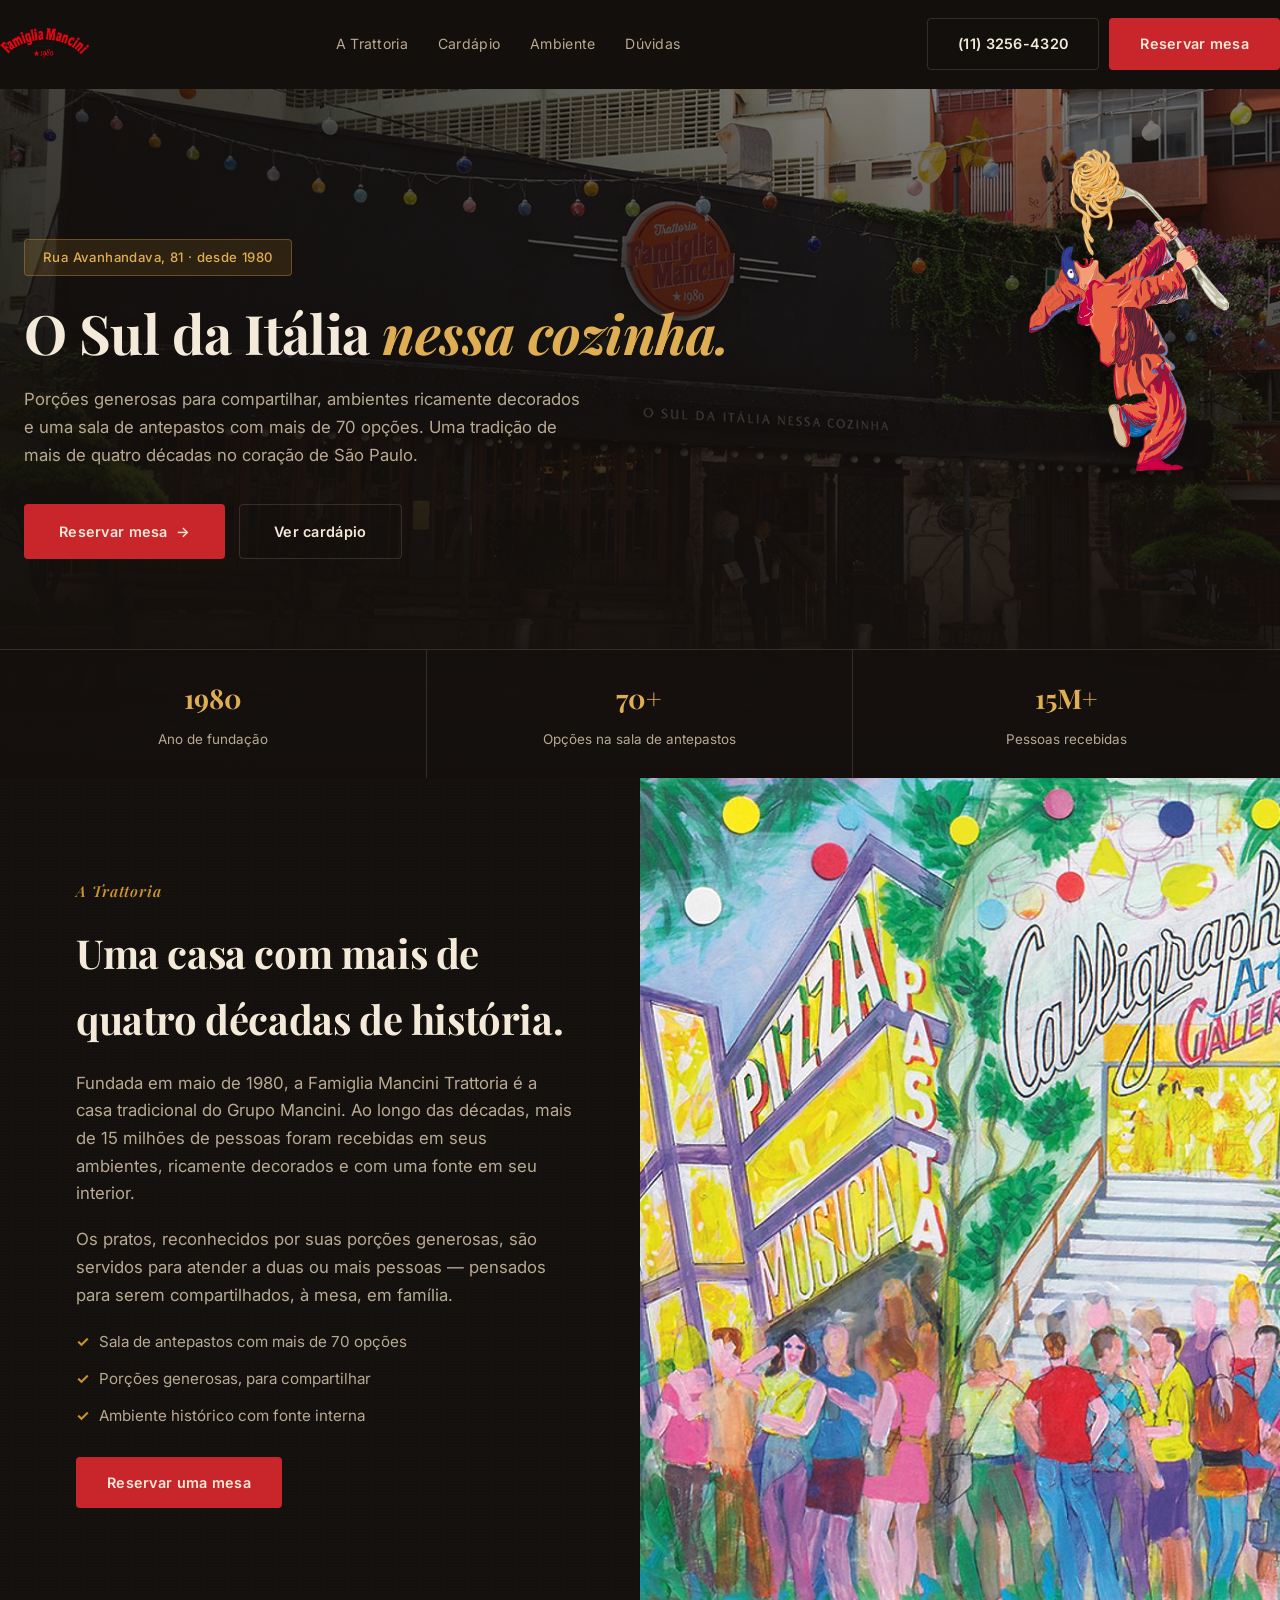
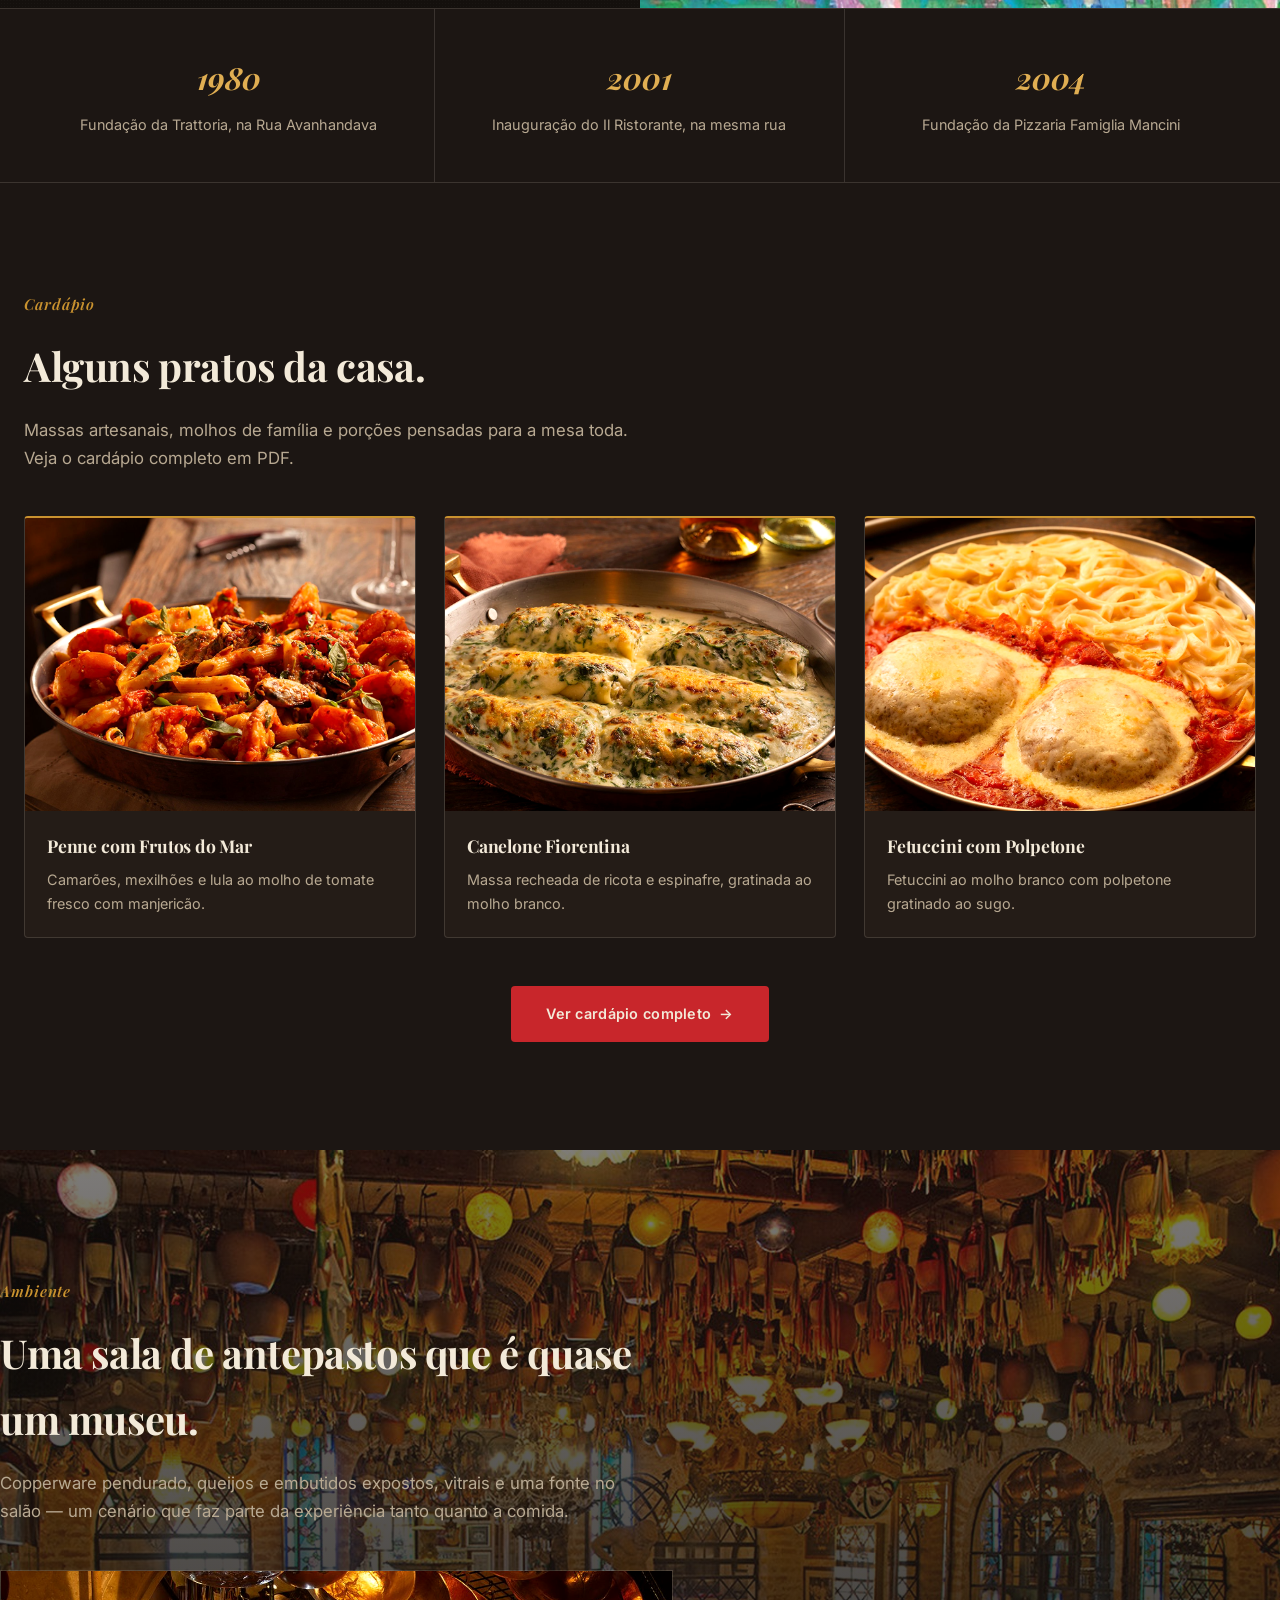
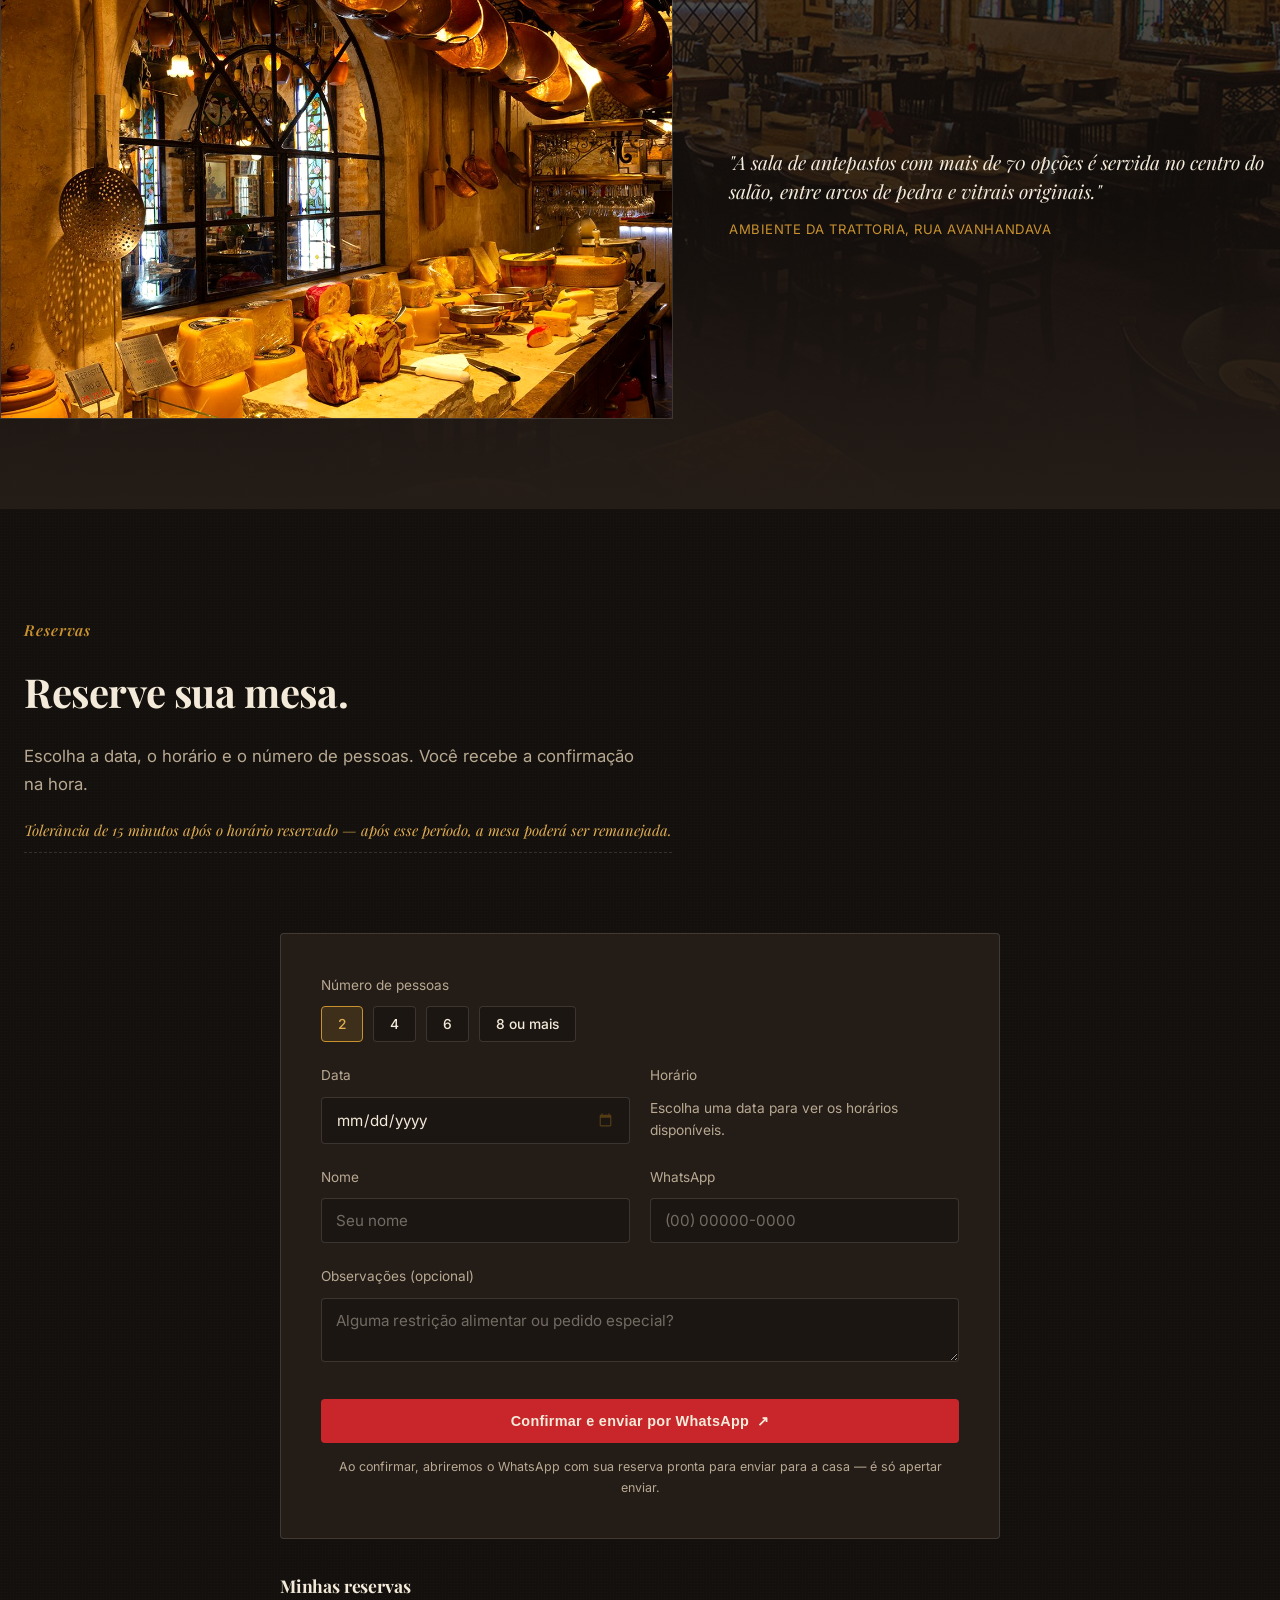
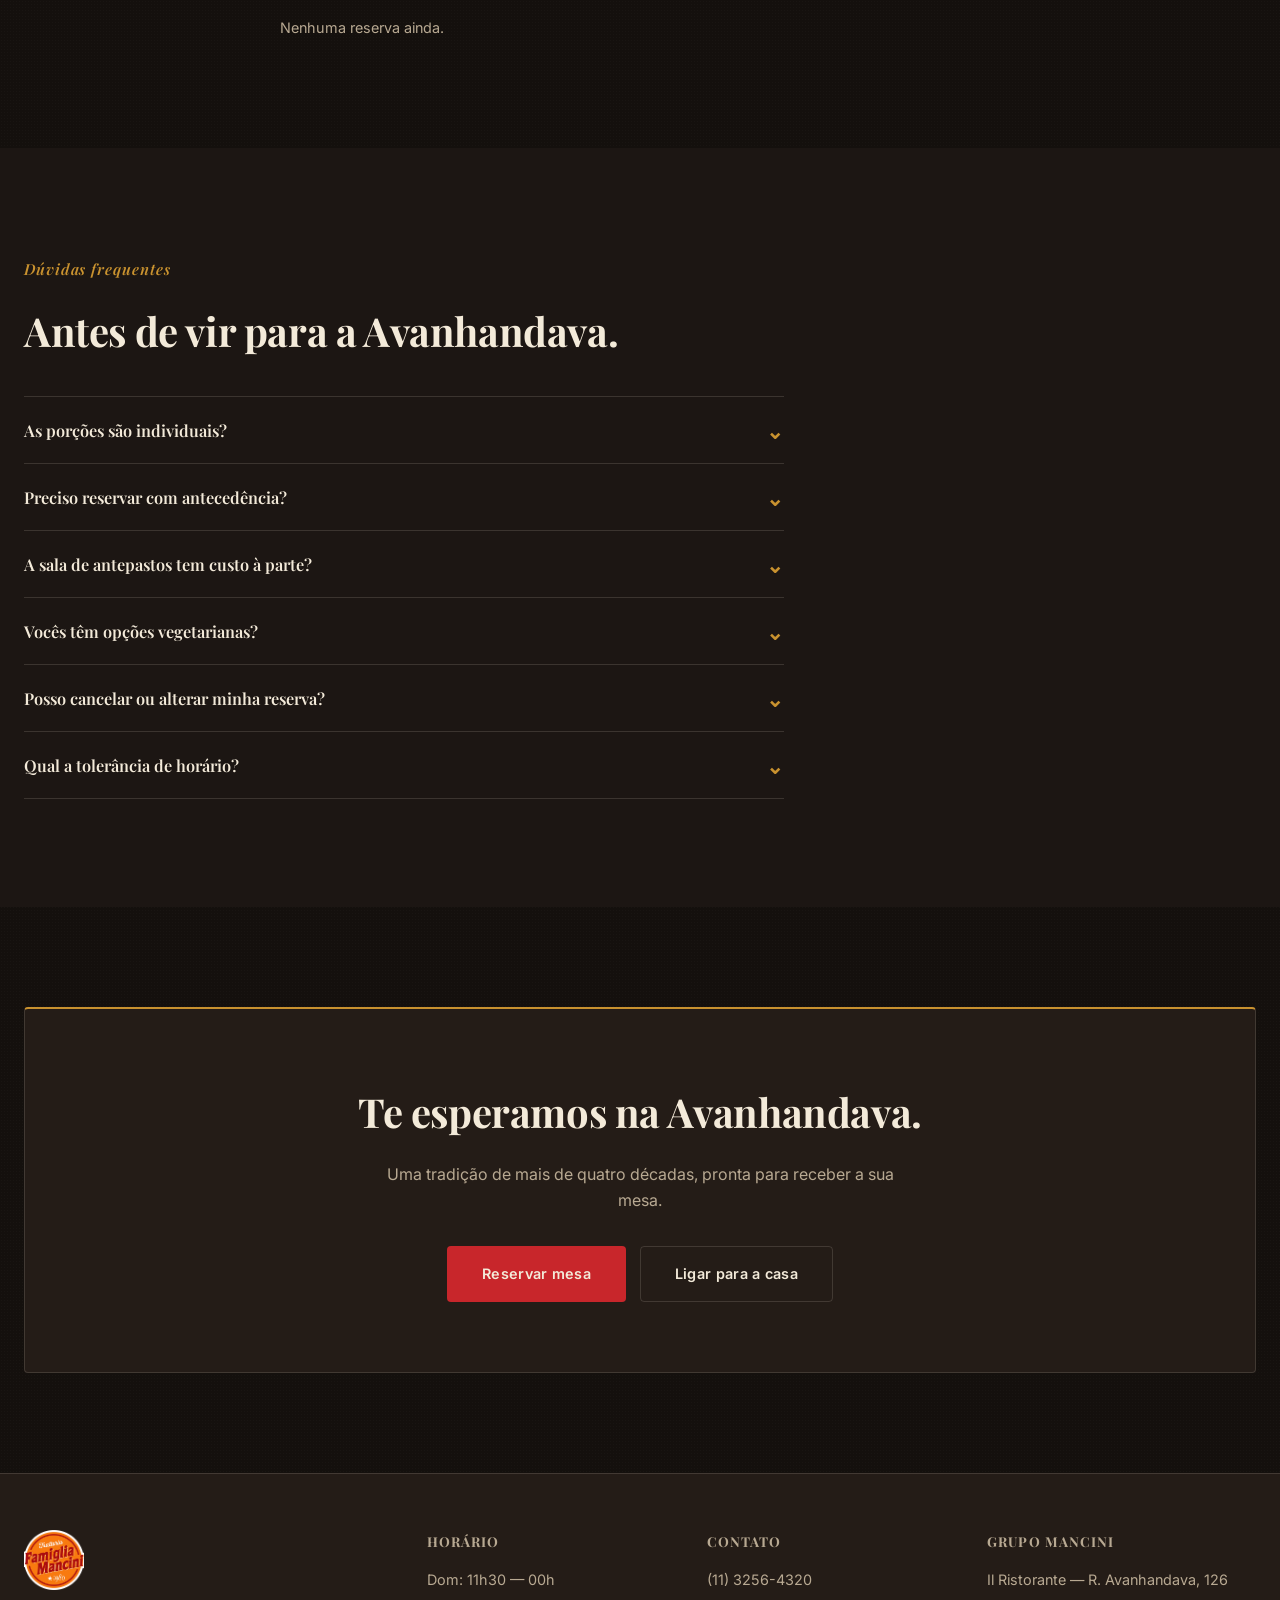
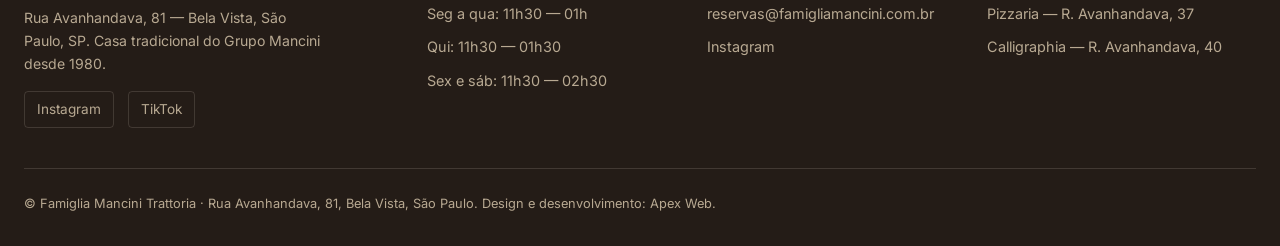
==== index.html @ a9fda831 "Adiciona favicon e preview de link (Open Graph)" ====
<!DOCTYPE html>
<html lang="pt-BR">
<head>
<meta charset="UTF-8">
<meta name="viewport" content="width=device-width, initial-scale=1.0">
<title>Famiglia Mancini Trattoria — O Sul da Itália nessa cozinha</title>
<meta name="description" content="Famiglia Mancini Trattoria, desde 1980 na Rua Avanhandava. Porções generosas, sala de antepastos com mais de 70 opções e reserva online.">
<link rel="icon" type="image/png" sizes="32x32" href="assets/img/favicon-32.png">
<link rel="icon" type="image/png" sizes="16x16" href="assets/img/favicon-16.png">
<link rel="apple-touch-icon" href="assets/img/apple-touch-icon.png">
<meta property="og:type" content="website">
<meta property="og:title" content="Famiglia Mancini Trattoria — O Sul da Itália nessa cozinha">
<meta property="og:description" content="Desde 1980 na Rua Avanhandava. Porções generosas, sala de antepastos com mais de 70 opções e reserva online.">
<meta property="og:image" content="https://trattoria-famiglia-mancini.netlify.app/assets/img/og-image.jpg">
<meta property="og:url" content="https://trattoria-famiglia-mancini.netlify.app/">
<meta name="twitter:card" content="summary_large_image">
<meta name="twitter:title" content="Famiglia Mancini Trattoria — O Sul da Itália nessa cozinha">
<meta name="twitter:description" content="Desde 1980 na Rua Avanhandava. Porções generosas, sala de antepastos com mais de 70 opções e reserva online.">
<meta name="twitter:image" content="https://trattoria-famiglia-mancini.netlify.app/assets/img/og-image.jpg">
<link rel="preconnect" href="https://fonts.googleapis.com">
<link rel="preconnect" href="https://fonts.gstatic.com" crossorigin>
<link href="https://fonts.googleapis.com/css2?family=Playfair+Display:ital,wght@0,600;0,700;1,500;1,600&family=Inter:wght@400;500;600&display=swap" rel="stylesheet">
<link rel="stylesheet" href="styles.css">
</head>
<body>

<header class="site-header" id="site-header">
  <div class="container nav">
    <img src="assets/img/logo-wordmark.png" alt="Famiglia Mancini" class="logo-wordmark">
    <ul class="nav-links">
      <li><a href="#trattoria">A Trattoria</a></li>
      <li><a href="#cardapio">Cardápio</a></li>
      <li><a href="#ambiente">Ambiente</a></li>
      <li><a href="#duvidas">Dúvidas</a></li>
    </ul>
    <div class="nav-actions">
      <a href="tel:+551132564320" class="btn btn-ghost">(11) 3256-4320</a>
      <a href="#reservas" class="btn btn-primary">Reservar mesa</a>
    </div>
  </div>
</header>

<main>

  <section class="hero">
    <div class="hero-media" aria-hidden="true">
      <img src="assets/img/hero-facade.jpg" alt="">
      <div class="hero-overlay"></div>
    </div>
    <img src="assets/img/mascote.png" alt="" class="hero-mascot" aria-hidden="true" data-reveal data-delay="2">
    <div class="container hero-content" data-reveal>
      <span class="pill">Rua Avanhandava, 81 · desde 1980</span>
      <h1>O Sul da Itália <span class="text-accent">nessa cozinha.</span></h1>
      <p>Porções generosas para compartilhar, ambientes ricamente decorados e uma sala de antepastos com mais de 70 opções. Uma tradição de mais de quatro décadas no coração de São Paulo.</p>
      <div class="hero-actions">
        <a href="#reservas" class="btn btn-primary btn-lg">Reservar mesa <span aria-hidden="true">→</span></a>
        <a href="#cardapio" class="btn btn-ghost btn-lg">Ver cardápio</a>
      </div>
    </div>
    <div class="hero-stats-row" data-reveal data-delay="1">
      <div class="hero-stat"><strong>1980</strong><span>Ano de fundação</span></div>
      <div class="hero-stat"><strong>70+</strong><span>Opções na sala de antepastos</span></div>
      <div class="hero-stat"><strong>15M+</strong><span>Pessoas recebidas</span></div>
    </div>
  </section>

  <section id="trattoria" class="section" style="padding: 0;">
    <div class="trattoria-split">
      <div class="trattoria-text" data-reveal>
        <div class="container-inner">
          <span class="eyebrow">A Trattoria</span>
          <h2>Uma casa com mais de quatro décadas de história.</h2>
          <p class="lead">Fundada em maio de 1980, a Famiglia Mancini Trattoria é a casa tradicional do Grupo Mancini. Ao longo das décadas, mais de 15 milhões de pessoas foram recebidas em seus ambientes, ricamente decorados e com uma fonte em seu interior.</p>
          <p class="lead">Os pratos, reconhecidos por suas porções generosas, são servidos para atender a duas ou mais pessoas — pensados para serem compartilhados, à mesa, em família.</p>
          <ul class="about-list">
            <li><span class="check-icon">✓</span> Sala de antepastos com mais de 70 opções</li>
            <li><span class="check-icon">✓</span> Porções generosas, para compartilhar</li>
            <li><span class="check-icon">✓</span> Ambiente histórico com fonte interna</li>
          </ul>
          <a href="#reservas" class="btn btn-primary">Reservar uma mesa</a>
        </div>
      </div>
      <div class="trattoria-photo" data-reveal data-delay="1">
        <img src="assets/img/hero-postal.jpg" alt="Ilustração da Rua Avanhandava com a Famiglia Mancini Trattoria">
      </div>
    </div>
    <div class="history-strip">
      <div class="container history-row">
        <div class="history-item" data-reveal>
          <strong>1980</strong>
          <span>Fundação da Trattoria, na Rua Avanhandava</span>
        </div>
        <div class="history-item" data-reveal data-delay="1">
          <strong>2001</strong>
          <span>Inauguração do Il Ristorante, na mesma rua</span>
        </div>
        <div class="history-item" data-reveal data-delay="2">
          <strong>2004</strong>
          <span>Fundação da Pizzaria Famiglia Mancini</span>
        </div>
      </div>
    </div>
  </section>

  <section id="cardapio" class="section section-alt">
    <div class="container">
      <span class="eyebrow" data-reveal>Cardápio</span>
      <h2 data-reveal>Alguns pratos da casa.</h2>
      <p class="lead" data-reveal>Massas artesanais, molhos de família e porções pensadas para a mesa toda. Veja o cardápio completo em PDF.</p>

      <div class="dishes-grid">
        <div class="dish-card" data-reveal>
          <div class="dish-photo"><img src="assets/img/penne-frutos-do-mar.jpg" alt="Penne com Frutos do Mar" loading="lazy"></div>
          <h3>Penne com Frutos do Mar</h3>
          <p>Camarões, mexilhões e lula ao molho de tomate fresco com manjericão.</p>
        </div>
        <div class="dish-card" data-reveal data-delay="1">
          <div class="dish-photo"><img src="assets/img/canelone-fiorentina.jpg" alt="Canelone Fiorentina" loading="lazy"></div>
          <h3>Canelone Fiorentina</h3>
          <p>Massa recheada de ricota e espinafre, gratinada ao molho branco.</p>
        </div>
        <div class="dish-card" data-reveal data-delay="2">
          <div class="dish-photo"><img src="assets/img/fetuccini-polpetone.jpg" alt="Fetuccini com Polpetone" loading="lazy"></div>
          <h3>Fetuccini com Polpetone</h3>
          <p>Fetuccini ao molho branco com polpetone gratinado ao sugo.</p>
        </div>
      </div>

      <div class="menu-cta" data-reveal data-delay="1">
        <a href="cardapio.html" class="btn btn-primary btn-lg">Ver cardápio completo <span aria-hidden="true">→</span></a>
      </div>
    </div>
  </section>

  <section id="ambiente" class="ambiente-section">
    <div class="ambiente-bg" aria-hidden="true">
      <img src="assets/img/ambiente-salao.jpg" alt="">
      <div class="ambiente-overlay"></div>
    </div>
    <div class="container ambiente-inner">
      <span class="eyebrow" data-reveal>Ambiente</span>
      <h2 data-reveal>Uma sala de antepastos que é quase um museu.</h2>
      <p class="lead" data-reveal>Copperware pendurado, queijos e embutidos expostos, vitrais e uma fonte no salão — um cenário que faz parte da experiência tanto quanto a comida.</p>

      <div class="ambiente-grid" data-reveal data-delay="1">
        <div class="ambiente-detail">
          <img src="assets/img/ambiente-antepastos.jpg" alt="Sala de antepastos da Famiglia Mancini Trattoria, com panelas de cobre e queijos">
        </div>
        <div class="ambiente-note">
          <p>"A sala de antepastos com mais de 70 opções é servida no centro do salão, entre arcos de pedra e vitrais originais."</p>
          <cite>Ambiente da Trattoria, Rua Avanhandava</cite>
        </div>
      </div>
    </div>
  </section>

  <section id="reservas" class="section">
    <div class="container">
      <span class="eyebrow" data-reveal>Reservas</span>
      <h2 data-reveal>Reserve sua mesa.</h2>
      <p class="lead" data-reveal>Escolha a data, o horário e o número de pessoas. Você recebe a confirmação na hora.</p>
      <p class="menu-note" data-reveal>Tolerância de 15 minutos após o horário reservado — após esse período, a mesa poderá ser remanejada.</p>

      <form id="booking-form" class="booking-card" data-reveal data-delay="1" novalidate>
        <div class="booking-field">
          <label>Número de pessoas</label>
          <div class="option-row" id="party-options">
            <button type="button" class="option-chip small active" data-value="2">2</button>
            <button type="button" class="option-chip small" data-value="4">4</button>
            <button type="button" class="option-chip small" data-value="6">6</button>
            <button type="button" class="option-chip small" data-value="8+">8 ou mais</button>
          </div>
        </div>

        <div class="booking-grid-2">
          <div class="booking-field">
            <label for="date-input">Data</label>
            <input type="date" id="date-input" class="date-input">
            <p class="booking-hint" id="date-hint" hidden></p>
          </div>
          <div class="booking-field">
            <label>Horário</label>
            <div class="option-row" id="time-options">
              <p class="booking-hint">Escolha uma data para ver os horários disponíveis.</p>
            </div>
          </div>
        </div>

        <div class="booking-grid-2">
          <div class="booking-field">
            <label for="booking-name">Nome</label>
            <input type="text" id="booking-name" placeholder="Seu nome" required>
          </div>
          <div class="booking-field">
            <label for="booking-phone">WhatsApp</label>
            <input type="tel" id="booking-phone" placeholder="(00) 00000-0000" required>
          </div>
        </div>

        <div class="booking-field">
          <label for="booking-note">Observações <span class="optional-tag">(opcional)</span></label>
          <textarea id="booking-note" rows="2" placeholder="Alguma restrição alimentar ou pedido especial?"></textarea>
        </div>

        <p class="booking-error" id="booking-error" hidden></p>

        <button type="submit" class="btn btn-primary btn-block">Confirmar e enviar por WhatsApp <span aria-hidden="true">↗</span></button>
        <p class="booking-disclaimer">Ao confirmar, abriremos o WhatsApp com sua reserva pronta para enviar para a casa — é só apertar enviar.</p>
      </form>

      <div class="my-bookings" data-reveal data-delay="2">
        <h3>Minhas reservas</h3>
        <div class="bookings-list" id="bookings-list">
          <p class="bookings-empty">Nenhuma reserva ainda.</p>
        </div>
      </div>
    </div>
  </section>

  <section id="duvidas" class="section section-alt">
    <div class="container">
      <span class="eyebrow" data-reveal>Dúvidas frequentes</span>
      <h2 data-reveal>Antes de vir para a Avanhandava.</h2>

      <div class="faq-list" data-reveal data-delay="1">
        <div class="faq-item">
          <button class="faq-question">As porções são individuais?<span class="faq-icon">⌄</span></button>
          <div class="faq-answer"><p>Não. Os pratos da Trattoria são servidos em porções generosas, pensadas para atender duas ou mais pessoas à mesa.</p></div>
        </div>
        <div class="faq-item">
          <button class="faq-question">Preciso reservar com antecedência?<span class="faq-icon">⌄</span></button>
          <div class="faq-answer"><p>Recomendamos reservar, principalmente às sextas, sábados e vésperas de feriado, quando a casa costuma ficar cheia.</p></div>
        </div>
        <div class="faq-item">
          <button class="faq-question">A sala de antepastos tem custo à parte?<span class="faq-icon">⌄</span></button>
          <div class="faq-answer"><p>A sala de antepastos com mais de 70 opções está incluída na experiência da mesa — consulte a equipe sobre a política vigente ao chegar.</p></div>
        </div>
        <div class="faq-item">
          <button class="faq-question">Vocês têm opções vegetarianas?<span class="faq-icon">⌄</span></button>
          <div class="faq-answer"><p>Sim, o cardápio conta com opções vegetarianas entre massas e antepastos. Consulte o cardápio completo em PDF.</p></div>
        </div>
        <div class="faq-item">
          <button class="faq-question">Posso cancelar ou alterar minha reserva?<span class="faq-icon">⌄</span></button>
          <div class="faq-answer"><p>Sim. Na lista "Minhas reservas", use os botões "Editar" ou "Cancelar" — você será direcionado ao WhatsApp da casa com sua reserva preenchida, e é só confirmar por lá.</p></div>
        </div>
        <div class="faq-item">
          <button class="faq-question">Qual a tolerância de horário?<span class="faq-icon">⌄</span></button>
          <div class="faq-answer"><p>Trabalhamos com 15 minutos de tolerância após o horário reservado. Passado esse período, a mesa poderá ser remanejada.</p></div>
        </div>
      </div>
    </div>
  </section>

  <section class="section cta-outer">
    <div class="container">
      <div class="cta-card" data-reveal>
        <h2>Te esperamos na Avanhandava.</h2>
        <p>Uma tradição de mais de quatro décadas, pronta para receber a sua mesa.</p>
        <div class="hero-actions">
          <a href="#reservas" class="btn btn-primary btn-lg">Reservar mesa</a>
          <a href="tel:+551132564320" class="btn btn-ghost btn-lg">Ligar para a casa</a>
        </div>
      </div>
    </div>
  </section>

</main>

<footer class="site-footer">
  <div class="container">
    <div class="footer-grid">
      <div class="footer-brand">
        <img src="assets/img/logo-medalhao.png" alt="Famiglia Mancini" class="footer-logo">
        <p>Rua Avanhandava, 81 — Bela Vista, São Paulo, SP. Casa tradicional do Grupo Mancini desde 1980.</p>
        <div class="footer-social">
          <a href="https://www.instagram.com/famigliamancini_oficial" target="_blank" rel="noopener">Instagram</a>
          <a href="https://www.tiktok.com/@famigliamancini" target="_blank" rel="noopener">TikTok</a>
        </div>
      </div>
      <div class="footer-col">
        <h4>Horário</h4>
        <span>Dom: 11h30 — 00h</span>
        <span>Seg a qua: 11h30 — 01h</span>
        <span>Qui: 11h30 — 01h30</span>
        <span>Sex e sáb: 11h30 — 02h30</span>
      </div>
      <div class="footer-col">
        <h4>Contato</h4>
        <a href="tel:+551132564320">(11) 3256-4320</a>
        <a href="mailto:reservas@famigliamancini.com.br">reservas@famigliamancini.com.br</a>
        <a href="https://www.instagram.com/famigliamancini_oficial" target="_blank" rel="noopener">Instagram</a>
      </div>
      <div class="footer-col">
        <h4>Grupo Mancini</h4>
        <span>Il Ristorante — R. Avanhandava, 126</span>
        <span>Pizzaria — R. Avanhandava, 37</span>
        <span>Calligraphia — R. Avanhandava, 40</span>
      </div>
    </div>
    <div class="footer-legal">
      <p class="footer-copyright">© Famiglia Mancini Trattoria · Rua Avanhandava, 81, Bela Vista, São Paulo. Design e desenvolvimento: Apex Web.</p>
    </div>
  </div>
</footer>

<button class="back-to-top" id="back-to-top" aria-label="Voltar ao topo">
  <svg viewBox="0 0 24 24" fill="none" xmlns="http://www.w3.org/2000/svg">
    <path d="M12 19V5" stroke="currentColor" stroke-width="2" stroke-linecap="round"/>
    <path d="M5 12L12 5L19 12" stroke="currentColor" stroke-width="2" stroke-linecap="round" stroke-linejoin="round"/>
  </svg>
</button>

<script src="script.js"></script>
</body>
</html>
---- styles.css ----
:root {
  --black: #14100d;
  --panel: #241c17;
  --panel-soft: #1c1613;
  --cream: #f3ead9;
  --text-muted: #b8a992;
  --gold: #c9922f;
  --gold-bright: #e0ae52;
  --red: #c8262b;
  --border: rgba(243, 234, 217, 0.14);

  --font: "Inter", "Segoe UI", sans-serif;
  --font-display: "Playfair Display", Georgia, serif;
  --container-width: 1320px;
  --radius: 4px;
  --ease: cubic-bezier(0.16, 0.84, 0.44, 1);
}

* { box-sizing: border-box; margin: 0; padding: 0; }

html { scroll-behavior: smooth; }

@media (prefers-reduced-motion: reduce) {
  html { scroll-behavior: auto; }
}

body {
  background: var(--black);
  color: var(--cream);
  font-family: var(--font);
  line-height: 1.65;
  -webkit-font-smoothing: antialiased;
  overflow-x: hidden;
  background-image:
    radial-gradient(rgba(243, 234, 217, 0.025) 1px, transparent 1px);
  background-size: 3px 3px;
}

img { max-width: 100%; display: block; }
a { color: inherit; text-decoration: none; }

main img,
.about-visual img,
.ambiente-bg img { filter: sepia(0.1) saturate(1.08) contrast(1.03); }

[data-reveal] {
  opacity: 0;
  transform: translateY(22px);
  transition: opacity 0.7s var(--ease), transform 0.7s var(--ease);
}

[data-reveal].is-visible { opacity: 1; transform: none; }

@media (prefers-reduced-motion: reduce) { [data-reveal] { transition: none; } }

.container {
  width: 100%;
  max-width: var(--container-width);
  margin: 0 auto;
  padding: 0 24px;
}

.section { padding: 108px 0; position: relative; }
.section-alt { background: var(--panel-soft); }

.eyebrow {
  display: inline-block;
  color: var(--gold);
  font-family: var(--font-display);
  font-style: italic;
  font-size: 0.95rem;
  font-weight: 600;
  letter-spacing: 0.06em;
  margin-bottom: 16px;
}

h1, h2, h3 { font-family: var(--font-display); font-weight: 700; letter-spacing: -0.01em; }

h2 {
  font-size: clamp(1.8rem, 3.2vw, 2.5rem);
  max-width: 680px;
  margin-bottom: 18px;
}

.lead {
  color: var(--text-muted);
  max-width: 620px;
  margin-bottom: 18px;
  font-size: 1.05rem;
}

.text-accent { color: var(--gold-bright); font-style: italic; }

/* Ornamental divider */
.divider {
  display: flex;
  align-items: center;
  gap: 14px;
  width: 100%;
  max-width: 180px;
  margin: 0 auto 44px;
}
.divider::before, .divider::after {
  content: "";
  flex: 1;
  height: 1px;
  background: var(--border);
}
.divider span {
  color: var(--gold);
  font-size: 0.7rem;
  transform: rotate(45deg);
  border: 1px solid var(--gold);
  width: 7px;
  height: 7px;
  display: block;
}

/* Buttons */
.btn {
  display: inline-flex;
  align-items: center;
  justify-content: center;
  gap: 8px;
  padding: 13px 30px;
  border-radius: var(--radius);
  font-weight: 600;
  font-size: 0.9rem;
  letter-spacing: 0.02em;
  border: 1px solid transparent;
  cursor: pointer;
  transition: background 0.2s ease, border-color 0.2s ease, color 0.2s ease, transform 0.2s ease;
}

.btn-lg { padding: 15px 34px; }

.btn-primary { background: var(--red); color: var(--cream); }
.btn-primary:hover { background: #a91f24; }

.btn-ghost {
  border-color: var(--border);
  background: transparent;
  color: var(--cream);
}

.btn-ghost:hover { border-color: var(--gold); color: var(--gold-bright); }

.btn-block { width: 100%; margin-top: 8px; }

/* Header */
.site-header {
  position: sticky;
  top: 0;
  z-index: 100;
  background: rgba(20, 16, 13, 0.92);
  border-bottom: 1px solid transparent;
  transition: border-color 0.3s ease, padding 0.3s ease;
}

.site-header.scrolled { border-bottom-color: var(--border); }

.nav {
  display: flex;
  align-items: center;
  justify-content: space-between;
  gap: 24px;
  padding: 18px 0;
  transition: padding 0.3s ease;
}

.site-header.scrolled .nav { padding: 12px 0; }

.logo-wordmark { height: 32px; width: auto; }

.nav-links {
  display: flex;
  gap: 30px;
  list-style: none;
  font-size: 0.88rem;
  letter-spacing: 0.02em;
  color: var(--text-muted);
}

.nav-links a { position: relative; padding-bottom: 4px; transition: color 0.2s ease; }

.nav-links a::after {
  content: "";
  position: absolute;
  left: 0;
  bottom: 0;
  width: 0;
  height: 1px;
  background: var(--gold);
  transition: width 0.25s var(--ease);
}

.nav-links a:hover, .nav-links a.active { color: var(--cream); }
.nav-links a:hover::after, .nav-links a.active::after { width: 100%; }

.nav-actions { display: flex; gap: 10px; align-items: center; }

/* Hero */
.hero { position: relative; padding: 150px 0 0; overflow: hidden; }

.hero-media { position: absolute; inset: 0; z-index: 0; }
.hero-media img { width: 100%; height: 100%; object-fit: cover; object-position: center 35%; }

.hero-overlay {
  position: absolute;
  inset: 0;
  background:
    linear-gradient(180deg, rgba(20, 16, 13, 0.55) 0%, rgba(20, 16, 13, 0.82) 60%, var(--black) 100%),
    linear-gradient(90deg, rgba(20, 16, 13, 0.6) 0%, transparent 65%);
}

.hero-content { position: relative; z-index: 1; padding-bottom: 90px; text-align: left; }

.hero-mascot {
  position: absolute;
  right: 4%;
  top: 60px;
  width: 200px;
  z-index: 1;
  filter: drop-shadow(0 18px 30px rgba(0, 0, 0, 0.5));
}

.pill {
  display: inline-block;
  background: rgba(201, 146, 47, 0.14);
  color: var(--gold-bright);
  border: 1px solid rgba(201, 146, 47, 0.4);
  padding: 7px 18px;
  border-radius: var(--radius);
  font-size: 0.82rem;
  font-weight: 500;
  letter-spacing: 0.03em;
  margin-bottom: 26px;
}

.hero h1 {
  font-size: clamp(2.2rem, 4.4vw, 3.4rem);
  margin: 0 0 22px;
  line-height: 1.14;
  max-width: 740px;
}

.hero-content p {
  color: var(--text-muted);
  max-width: 560px;
  margin: 0 0 34px;
  font-size: 1.05rem;
}

.hero-actions { display: flex; gap: 14px; flex-wrap: wrap; }

.hero-stats-row {
  position: relative;
  z-index: 1;
  display: grid;
  grid-template-columns: repeat(3, 1fr);
  border-top: 1px solid var(--border);
  background: rgba(20, 16, 13, 0.85);
}

.hero-stat {
  padding: 26px 24px;
  text-align: center;
  border-right: 1px solid var(--border);
}

.hero-stat:last-child { border-right: none; }

.hero-stat strong {
  display: block;
  font-family: var(--font-display);
  font-size: 1.7rem;
  color: var(--gold-bright);
  margin-bottom: 4px;
}

.hero-stat span { color: var(--text-muted); font-size: 0.84rem; }

/* About / A Trattoria — flush split layout */
.trattoria-split {
  display: grid;
  grid-template-columns: 1fr 1fr;
  align-items: stretch;
}

.trattoria-text {
  padding: 100px 64px 100px 0;
  display: flex;
  flex-direction: column;
  justify-content: center;
}

.trattoria-text .container-inner { max-width: 500px; margin-left: auto; }

.trattoria-photo { position: relative; min-height: 480px; }
.trattoria-photo img { width: 100%; height: 100%; object-fit: cover; position: absolute; inset: 0; }

.about-list { list-style: none; display: flex; flex-direction: column; gap: 12px; margin: 20px 0 28px; }
.about-list li { display: flex; align-items: center; gap: 10px; color: var(--text-muted); font-size: 0.95rem; }
.check-icon { color: var(--gold); font-weight: 700; }

/* History timeline */
.history-strip { background: var(--panel-soft); border-top: 1px solid var(--border); border-bottom: 1px solid var(--border); }
.history-row { display: grid; grid-template-columns: repeat(3, 1fr); }

.history-item {
  padding: 44px 32px;
  text-align: center;
  border-right: 1px solid var(--border);
}
.history-item:last-child { border-right: none; }

.history-item strong {
  display: block;
  font-family: var(--font-display);
  font-style: italic;
  font-size: 1.9rem;
  color: var(--gold-bright);
  margin-bottom: 8px;
}

.history-item span { color: var(--text-muted); font-size: 0.9rem; }

/* Dishes */
.dishes-grid { display: grid; grid-template-columns: repeat(3, 1fr); gap: 28px; margin-top: 44px; }

.dish-card {
  background: var(--panel);
  border: 1px solid var(--border);
  border-top: 2px solid var(--gold);
  border-radius: var(--radius);
  overflow: hidden;
  transition: transform 0.3s var(--ease), box-shadow 0.3s ease, border-color 0.3s ease;
}

.dish-card:hover {
  transform: translateY(-4px);
  box-shadow: 0 20px 34px -22px rgba(0, 0, 0, 0.6);
}

.dish-photo { aspect-ratio: 4 / 3; overflow: hidden; }
.dish-photo img { width: 100%; height: 100%; object-fit: cover; transition: transform 0.5s var(--ease); }
.dish-card:hover .dish-photo img { transform: scale(1.04); }

.dish-card h3 { font-size: 1.1rem; margin: 20px 22px 8px; }
.dish-card p { color: var(--text-muted); font-size: 0.9rem; margin: 0 22px 22px; }

.menu-cta { text-align: center; margin-top: 48px; }

/* Ambiente — immersive background + inset detail photo */
.ambiente-section { position: relative; padding: 0; overflow: hidden; }

.ambiente-bg { position: absolute; inset: 0; z-index: 0; }
.ambiente-bg img { width: 100%; height: 100%; object-fit: cover; }

.ambiente-overlay {
  position: absolute;
  inset: 0;
  background: linear-gradient(180deg, rgba(20,16,13,0.55) 0%, rgba(20,16,13,0.86) 68%, var(--panel) 100%);
}

.ambiente-inner { position: relative; z-index: 1; padding: 128px 0 90px; }

.ambiente-grid { display: grid; grid-template-columns: 1.1fr 0.9fr; gap: 56px; align-items: center; margin-top: 44px; }

.ambiente-detail img {
  width: 100%;
  border: 1px solid var(--border);
}

.ambiente-note p {
  font-family: var(--font-display);
  font-style: italic;
  font-size: 1.2rem;
  color: var(--cream);
  line-height: 1.5;
}

.ambiente-note cite {
  display: block;
  margin-top: 14px;
  color: var(--gold);
  font-style: normal;
  font-size: 0.82rem;
  letter-spacing: 0.04em;
  text-transform: uppercase;
}

/* Booking */
.booking-card {
  text-align: left;
  max-width: 720px;
  margin: 44px auto 0;
  background: var(--panel);
  border: 1px solid var(--border);
  border-radius: var(--radius);
  padding: 40px;
}

.booking-field { margin-bottom: 22px; }
.booking-field > label { display: block; font-size: 0.85rem; color: var(--text-muted); margin-bottom: 10px; }
.optional-tag { color: var(--text-muted); font-weight: 400; }
.booking-grid-2 { display: grid; grid-template-columns: 1fr 1fr; gap: 20px; }

.booking-field input, .booking-field textarea {
  width: 100%;
  background: var(--panel-soft);
  border: 1px solid var(--border);
  border-radius: var(--radius);
  color: var(--cream);
  padding: 12px 14px;
  font-size: 0.95rem;
  font-family: var(--font);
  resize: vertical;
}

.booking-field input::placeholder, .booking-field textarea::placeholder { color: rgba(243, 234, 217, 0.4); }
.booking-field input:focus, .booking-field textarea:focus { outline: none; border-color: var(--gold); }

.date-input { color-scheme: dark; cursor: pointer; }
.date-input::-webkit-calendar-picker-indicator { filter: invert(0.8) sepia(1) saturate(3) hue-rotate(0deg); cursor: pointer; }

.option-row { display: flex; flex-wrap: wrap; gap: 10px; }

.option-chip {
  background: var(--panel-soft);
  border: 1px solid var(--border);
  border-radius: var(--radius);
  color: var(--cream);
  padding: 12px 18px;
  font-family: var(--font);
  font-size: 0.9rem;
  font-weight: 500;
  cursor: pointer;
  transition: border-color 0.2s ease, background 0.2s ease;
}

.option-chip.small { padding: 9px 16px; font-size: 0.86rem; }
.option-chip:hover { border-color: var(--gold); }
.option-chip.active { border-color: var(--gold); background: rgba(201, 146, 47, 0.16); color: var(--gold-bright); }
.option-chip.disabled, .option-chip:disabled { opacity: 0.3; cursor: not-allowed; }
.option-chip.disabled:hover, .option-chip:disabled:hover { border-color: var(--border); }

.booking-hint { color: var(--text-muted); font-size: 0.86rem; }

.booking-error {
  background: rgba(200, 38, 43, 0.14);
  border: 1px solid rgba(200, 38, 43, 0.4);
  color: #f0a3a3;
  padding: 10px 14px;
  border-radius: var(--radius);
  font-size: 0.85rem;
  margin-bottom: 18px;
}

.booking-disclaimer { text-align: center; color: var(--text-muted); font-size: 0.78rem; margin-top: 14px; }

.my-bookings { max-width: 720px; margin: 32px auto 0; }
.my-bookings h3 { font-size: 1.1rem; margin-bottom: 16px; }
.bookings-empty { color: var(--text-muted); font-size: 0.9rem; }

.booking-item {
  display: flex;
  align-items: center;
  justify-content: space-between;
  gap: 16px;
  background: var(--panel);
  border: 1px solid var(--border);
  border-radius: var(--radius);
  padding: 16px 18px;
  margin-bottom: 10px;
}

.booking-item strong { display: block; font-family: var(--font-display); margin-bottom: 4px; }
.booking-item span { color: var(--text-muted); font-size: 0.85rem; }

.booking-item-actions { display: flex; gap: 8px; flex-shrink: 0; }

.booking-edit,
.booking-cancel {
  flex-shrink: 0;
  background: transparent;
  border: 1px solid var(--border);
  color: var(--text-muted);
  padding: 8px 14px;
  border-radius: var(--radius);
  font-size: 0.82rem;
  cursor: pointer;
  transition: border-color 0.2s ease, color 0.2s ease;
}

.booking-edit:hover { border-color: var(--gold); color: var(--gold-bright); }
.booking-cancel:hover { border-color: #e8a48c; color: #e8a48c; }

/* FAQ */
.faq-list { max-width: 760px; margin-top: 32px; border-top: 1px solid var(--border); }
.faq-item { border-bottom: 1px solid var(--border); }

.faq-question {
  width: 100%;
  display: flex;
  align-items: center;
  justify-content: space-between;
  gap: 16px;
  background: none;
  border: none;
  color: var(--cream);
  font-family: var(--font-display);
  font-weight: 600;
  font-size: 1.02rem;
  padding: 22px 0;
  cursor: pointer;
  text-align: left;
}

.faq-icon { flex-shrink: 0; color: var(--gold); font-size: 1.3rem; line-height: 1; transition: transform 0.25s ease; }
.faq-item.open .faq-icon { transform: rotate(180deg); }

.faq-answer { max-height: 0; overflow: hidden; transition: max-height 0.3s var(--ease); }
.faq-answer p { color: var(--text-muted); padding-bottom: 22px; font-size: 0.94rem; max-width: 640px; }

/* CTA */
.cta-outer { padding: 100px 0; }

.cta-card {
  position: relative;
  text-align: center;
  background: var(--panel);
  border: 1px solid var(--border);
  border-top: 2px solid var(--gold);
  border-radius: var(--radius);
  padding: 70px 32px;
}

.cta-card h2 { margin: 0 auto 16px; }
.cta-card p { color: var(--text-muted); max-width: 520px; margin: 0 auto 32px; }
.cta-card .hero-actions { justify-content: center; }

/* Footer */
.site-footer { background: var(--panel); border-top: 1px solid var(--border); padding: 56px 0 32px; }

.footer-grid { display: grid; grid-template-columns: 1.5fr 1fr 1fr 1.1fr; gap: 36px; margin-bottom: 40px; }

.footer-logo { height: 60px; width: auto; margin-bottom: 16px; }
.footer-brand p { color: var(--text-muted); font-size: 0.88rem; max-width: 300px; }
.footer-social { display: flex; gap: 14px; margin-top: 16px; }
.footer-social a { color: var(--text-muted); font-size: 0.85rem; border: 1px solid var(--border); padding: 6px 12px; border-radius: var(--radius); transition: border-color 0.2s ease, color 0.2s ease; }
.footer-social a:hover { border-color: var(--gold); color: var(--gold-bright); }

.footer-col { display: flex; flex-direction: column; }
.footer-col h4 {
  font-family: var(--font-display);
  font-size: 0.85rem;
  text-transform: uppercase;
  letter-spacing: 0.08em;
  color: var(--text-muted);
  margin-bottom: 16px;
}

.footer-col a, .footer-col span { display: block; color: var(--text-muted); font-size: 0.9rem; margin-bottom: 10px; }
.footer-col a { transition: color 0.2s ease; }
.footer-col a:hover { color: var(--gold-bright); }

.footer-legal { border-top: 1px solid var(--border); padding-top: 24px; }
.footer-legal p { color: var(--text-muted); font-size: 0.8rem; }

/* Back to top */
.back-to-top {
  position: fixed;
  bottom: 28px;
  right: 28px;
  width: 44px;
  height: 44px;
  border-radius: var(--radius);
  background: var(--panel);
  border: 1px solid var(--border);
  color: var(--gold-bright);
  display: flex;
  align-items: center;
  justify-content: center;
  cursor: pointer;
  opacity: 0;
  visibility: hidden;
  transform: translateY(10px);
  transition: opacity 0.3s ease, transform 0.3s ease, visibility 0.3s, border-color 0.3s ease;
  z-index: 90;
}

.back-to-top svg { width: 18px; height: 18px; }
.back-to-top.show { opacity: 1; visibility: visible; transform: translateY(0); }
.back-to-top:hover { border-color: var(--gold); }

/* Responsive */
@media (max-width: 1080px) {
  .footer-grid { grid-template-columns: 1fr 1fr; }
}

@media (max-width: 960px) {
  .trattoria-split { grid-template-columns: 1fr; }
  .trattoria-text { padding: 64px 24px; order: 2; }
  .trattoria-text .container-inner { max-width: 100%; margin: 0; }
  .trattoria-photo { min-height: 320px; order: 1; }
  .history-row { grid-template-columns: 1fr; }
  .history-item { border-right: none; border-bottom: 1px solid var(--border); }
  .history-item:last-child { border-bottom: none; }
  .dishes-grid { grid-template-columns: repeat(2, 1fr); }
  .hero-stats-row { grid-template-columns: 1fr; }
  .hero-stat { border-right: none; border-bottom: 1px solid var(--border); }
  .hero-stat:last-child { border-bottom: none; }
  .hero-mascot { display: none; }
  .nav-links { display: none; }
  .booking-grid-2 { grid-template-columns: 1fr; }
  .ambiente-grid { grid-template-columns: 1fr; }
}

@media (max-width: 640px) {
  .section, .cta-outer { padding: 64px 0; }
  .hero { padding: 120px 0 0; }
  .dishes-grid { grid-template-columns: 1fr; }
  .nav-actions .btn-ghost { display: none; }
  .back-to-top { right: 18px; bottom: 18px; }
  .footer-grid { grid-template-columns: 1fr; gap: 28px; }
  .cta-card { padding: 48px 24px; }
  .booking-card { padding: 26px 20px; }
  .ambiente-inner { padding: 90px 0 64px; }
}

/* ===== Cardápio page ===== */
.menu-hero {
  padding: 150px 0 56px;
  text-align: center;
  border-bottom: 1px solid var(--border);
}

.menu-hero h1 { font-size: clamp(2rem, 4vw, 2.8rem); margin-bottom: 14px; }
.menu-hero p { color: var(--text-muted); max-width: 560px; margin: 0 auto 22px; }
.menu-pdf-link { color: var(--gold); font-size: 0.86rem; border-bottom: 1px solid rgba(201, 146, 47, 0.4); padding-bottom: 2px; }
.menu-pdf-link:hover { color: var(--gold-bright); }

.menu-subnav {
  position: sticky;
  top: 0;
  z-index: 95;
  background: rgba(20, 16, 13, 0.96);
  border-bottom: 1px solid var(--border);
  overflow-x: auto;
  white-space: nowrap;
  scrollbar-width: none;
}
.menu-subnav::-webkit-scrollbar { display: none; }

.menu-subnav-inner { display: inline-flex; gap: 6px; padding: 14px 24px; }

.menu-subnav a {
  display: inline-block;
  padding: 8px 16px;
  border: 1px solid var(--border);
  border-radius: var(--radius);
  color: var(--text-muted);
  font-size: 0.82rem;
  letter-spacing: 0.02em;
  transition: border-color 0.2s ease, color 0.2s ease;
}
.menu-subnav a:hover { border-color: var(--gold); color: var(--gold-bright); }

.menu-category { padding: 76px 0; border-bottom: 1px solid var(--border); scroll-margin-top: 70px; }
.menu-category:nth-child(even) { background: var(--panel-soft); }
.menu-category-head { margin-bottom: 12px; }
.menu-category-head h2 { margin-bottom: 6px; }
.menu-category-sub { color: var(--text-muted); font-size: 0.92rem; margin-bottom: 32px; }

.menu-note {
  display: inline-block;
  font-family: var(--font-display);
  font-style: italic;
  color: var(--gold-bright);
  font-size: 0.92rem;
  margin-bottom: 36px;
  border-bottom: 1px dashed var(--border);
  padding-bottom: 10px;
}

.menu-fillings {
  list-style: none;
  margin-bottom: 36px;
  display: flex;
  flex-direction: column;
  gap: 6px;
}
.menu-fillings li { color: var(--text-muted); font-size: 0.88rem; }
.menu-fillings strong { color: var(--cream); font-family: var(--font-display); font-weight: 600; }

.menu-grid { display: grid; grid-template-columns: 1fr 1fr; gap: 8px 48px; }

.menu-item { padding: 18px 0; border-bottom: 1px solid var(--border); }
.menu-item-head { display: flex; align-items: baseline; gap: 10px; margin-bottom: 6px; }
.menu-item-num { color: var(--gold); font-size: 0.72rem; letter-spacing: 0.03em; flex-shrink: 0; }
.menu-item-head h4 { font-family: var(--font-display); font-size: 1.02rem; font-weight: 600; flex: 1; }
.menu-item-price { color: var(--gold-bright); font-size: 0.92rem; white-space: nowrap; }
.menu-item-desc { color: var(--text-muted); font-size: 0.88rem; margin-bottom: 4px; }
.menu-item-tag { color: var(--text-muted); font-size: 0.76rem; font-style: italic; opacity: 0.75; }

.menu-simple-grid { display: grid; grid-template-columns: 1fr 1fr; gap: 4px 48px; }
.menu-simple-item {
  display: flex;
  justify-content: space-between;
  gap: 16px;
  padding: 11px 0;
  border-bottom: 1px solid var(--border);
  font-size: 0.92rem;
}
.menu-simple-item span:first-child { color: var(--cream); }
.menu-simple-item span:last-child { color: var(--gold-bright); white-space: nowrap; }

.menu-dessert-photo { margin: 12px 0 36px; max-width: 420px; }
.menu-dessert-photo img { width: 100%; border: 1px solid var(--border); }
.menu-dessert-photo span { display: block; margin-top: 10px; color: var(--text-muted); font-size: 0.82rem; font-style: italic; text-align: center; }

@media (max-width: 720px) {
  .menu-grid, .menu-simple-grid { grid-template-columns: 1fr; }
  .menu-hero { padding: 120px 0 40px; }
}
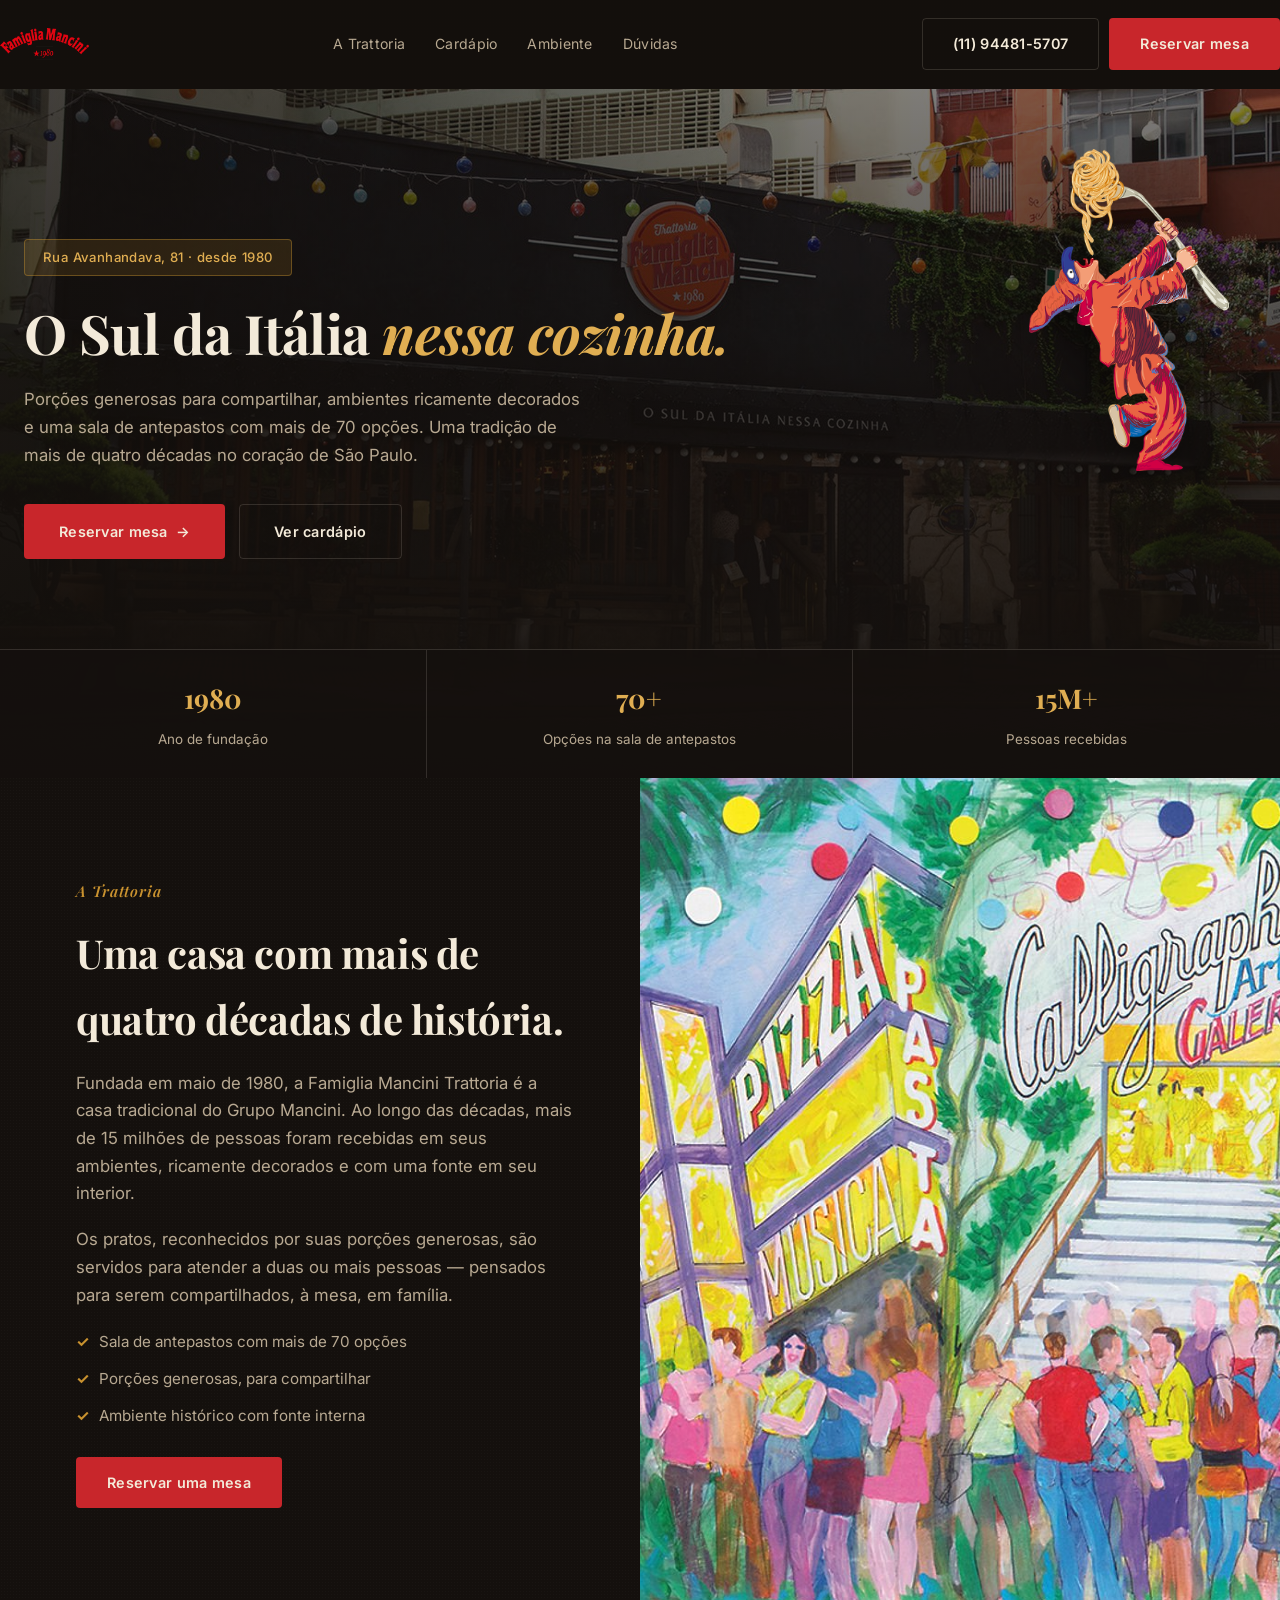
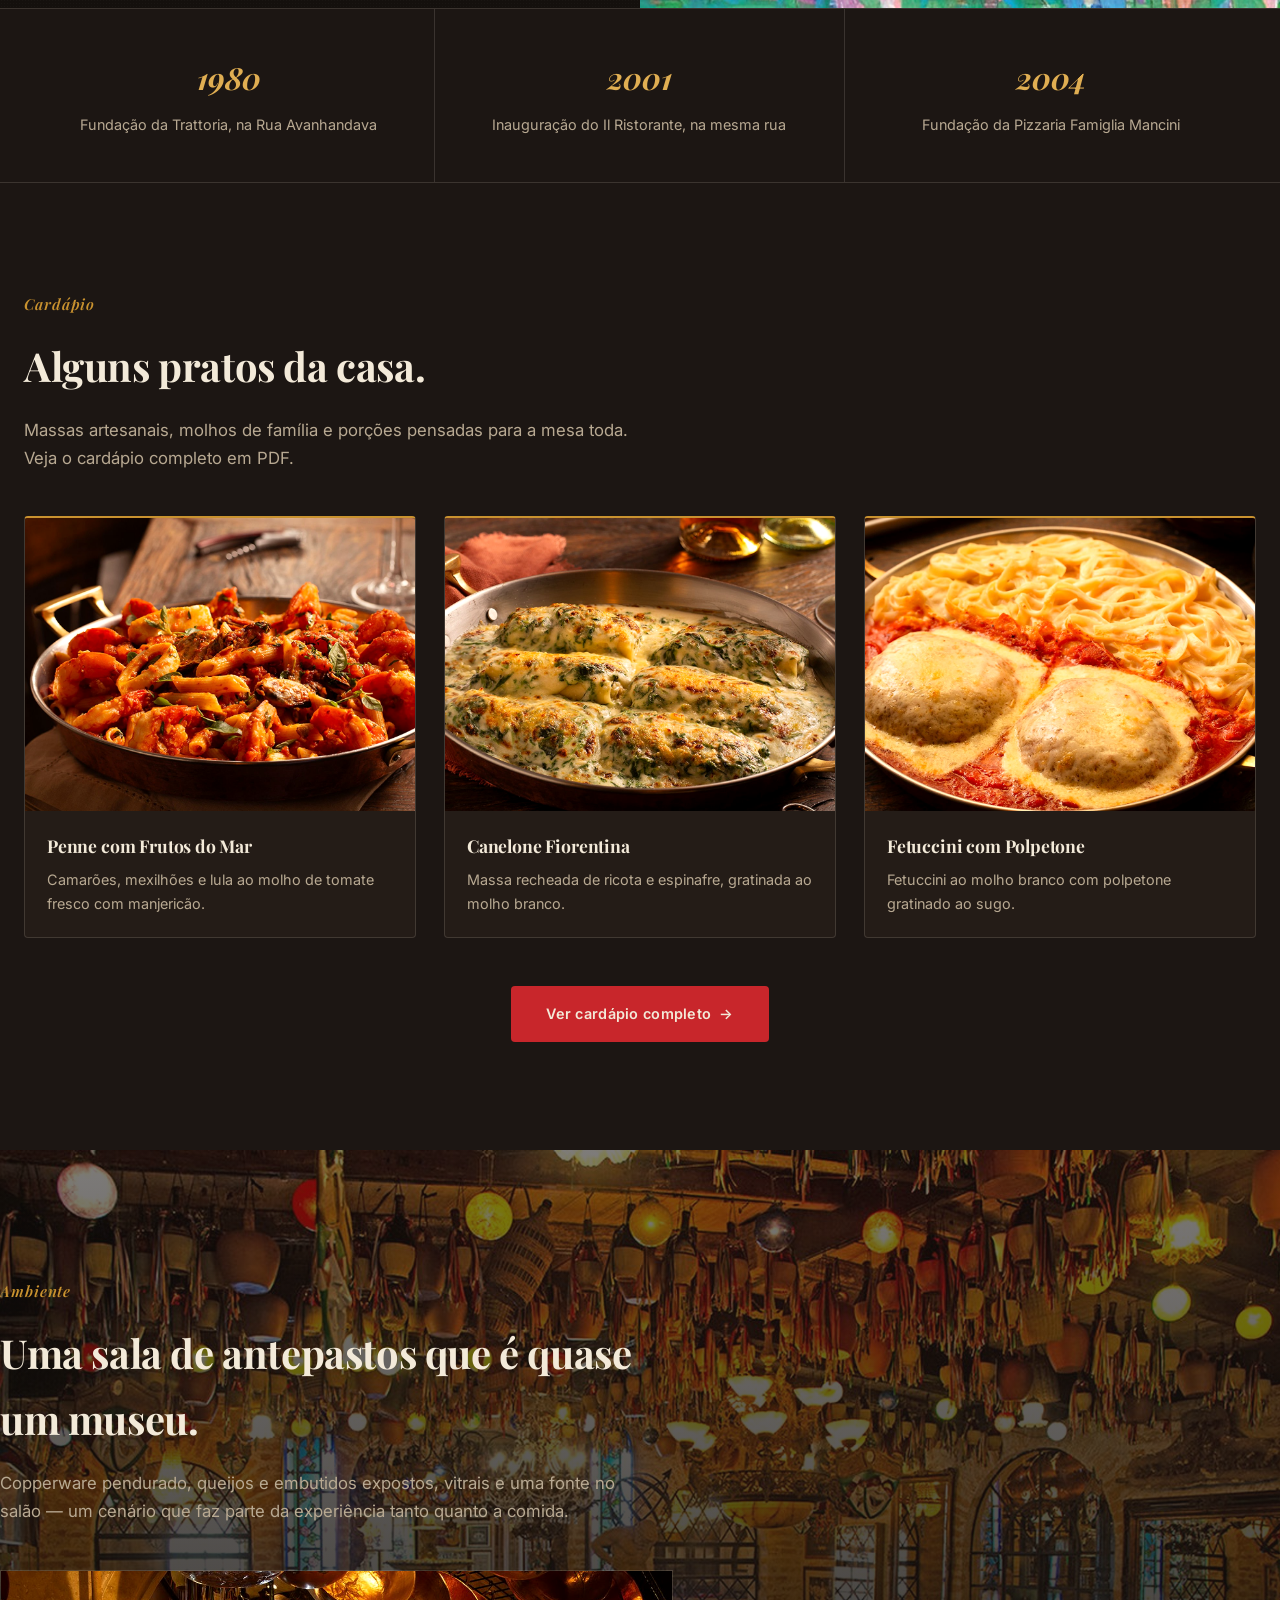
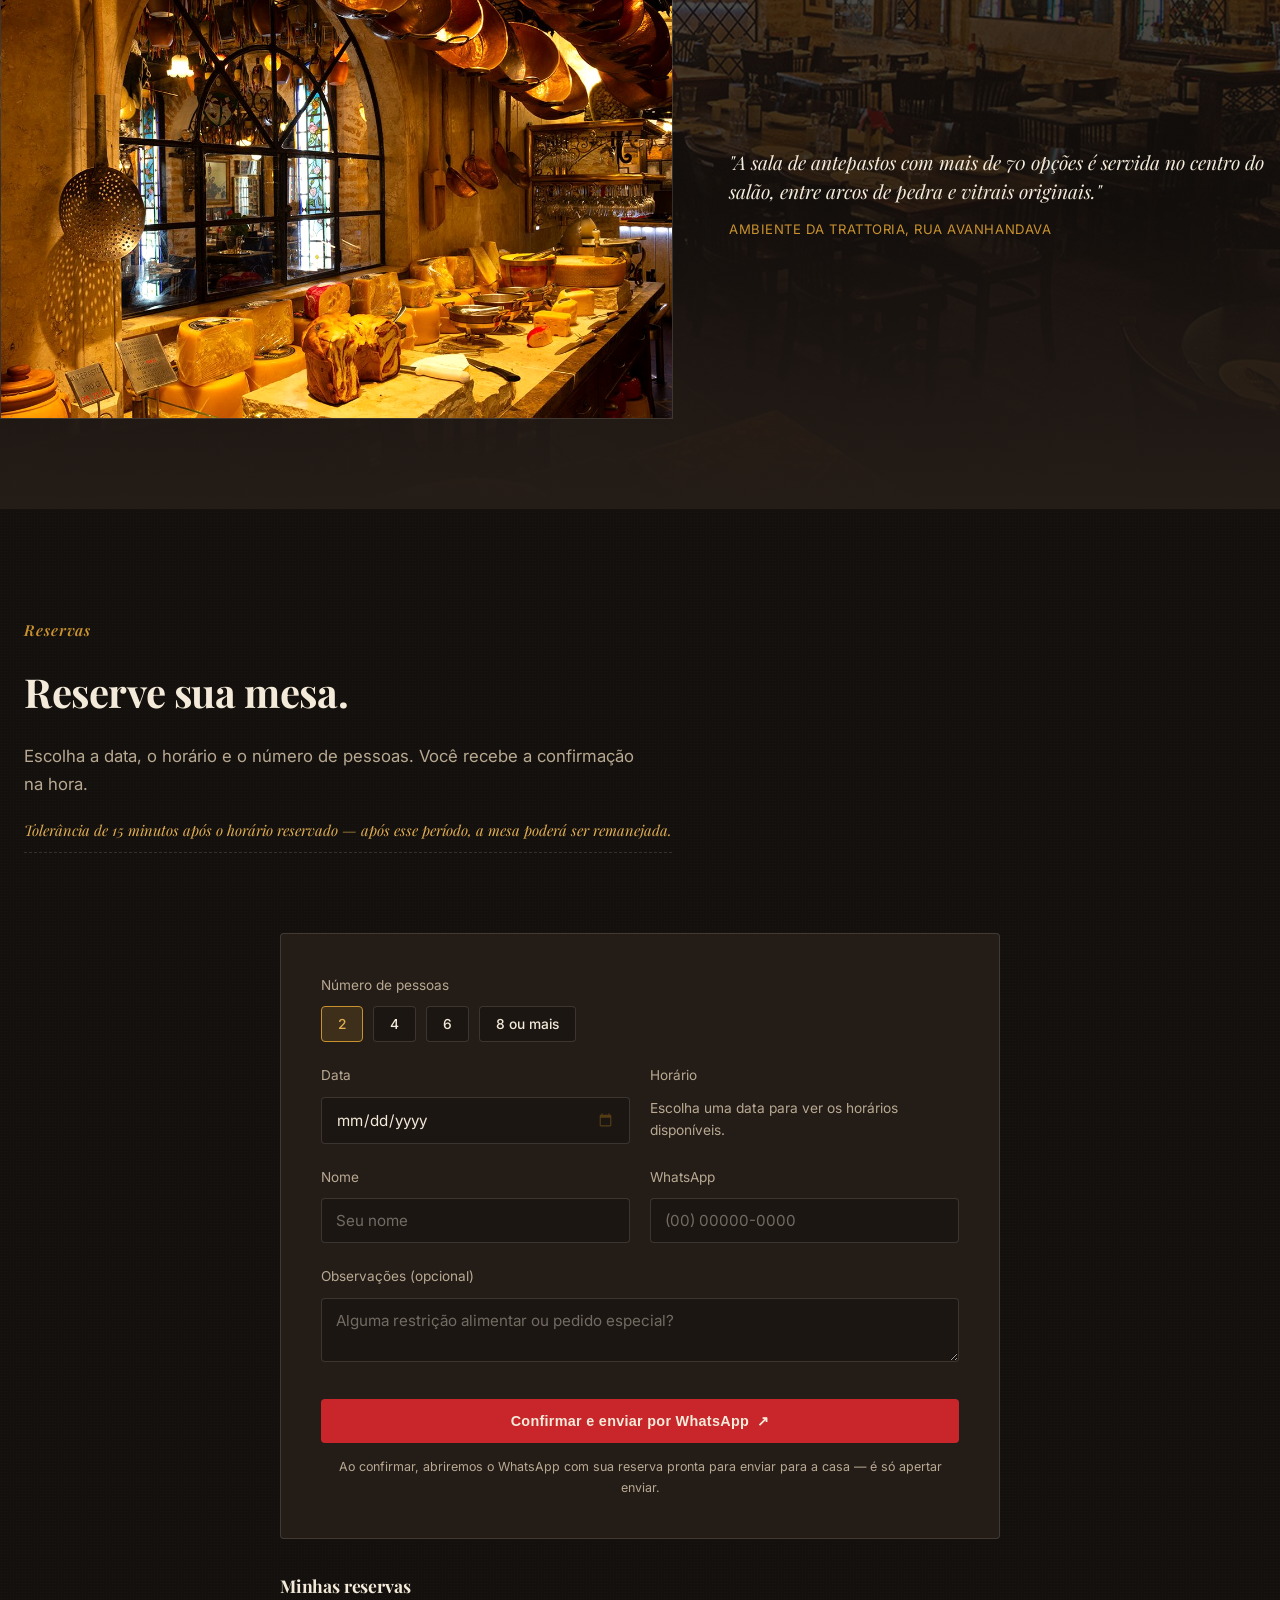
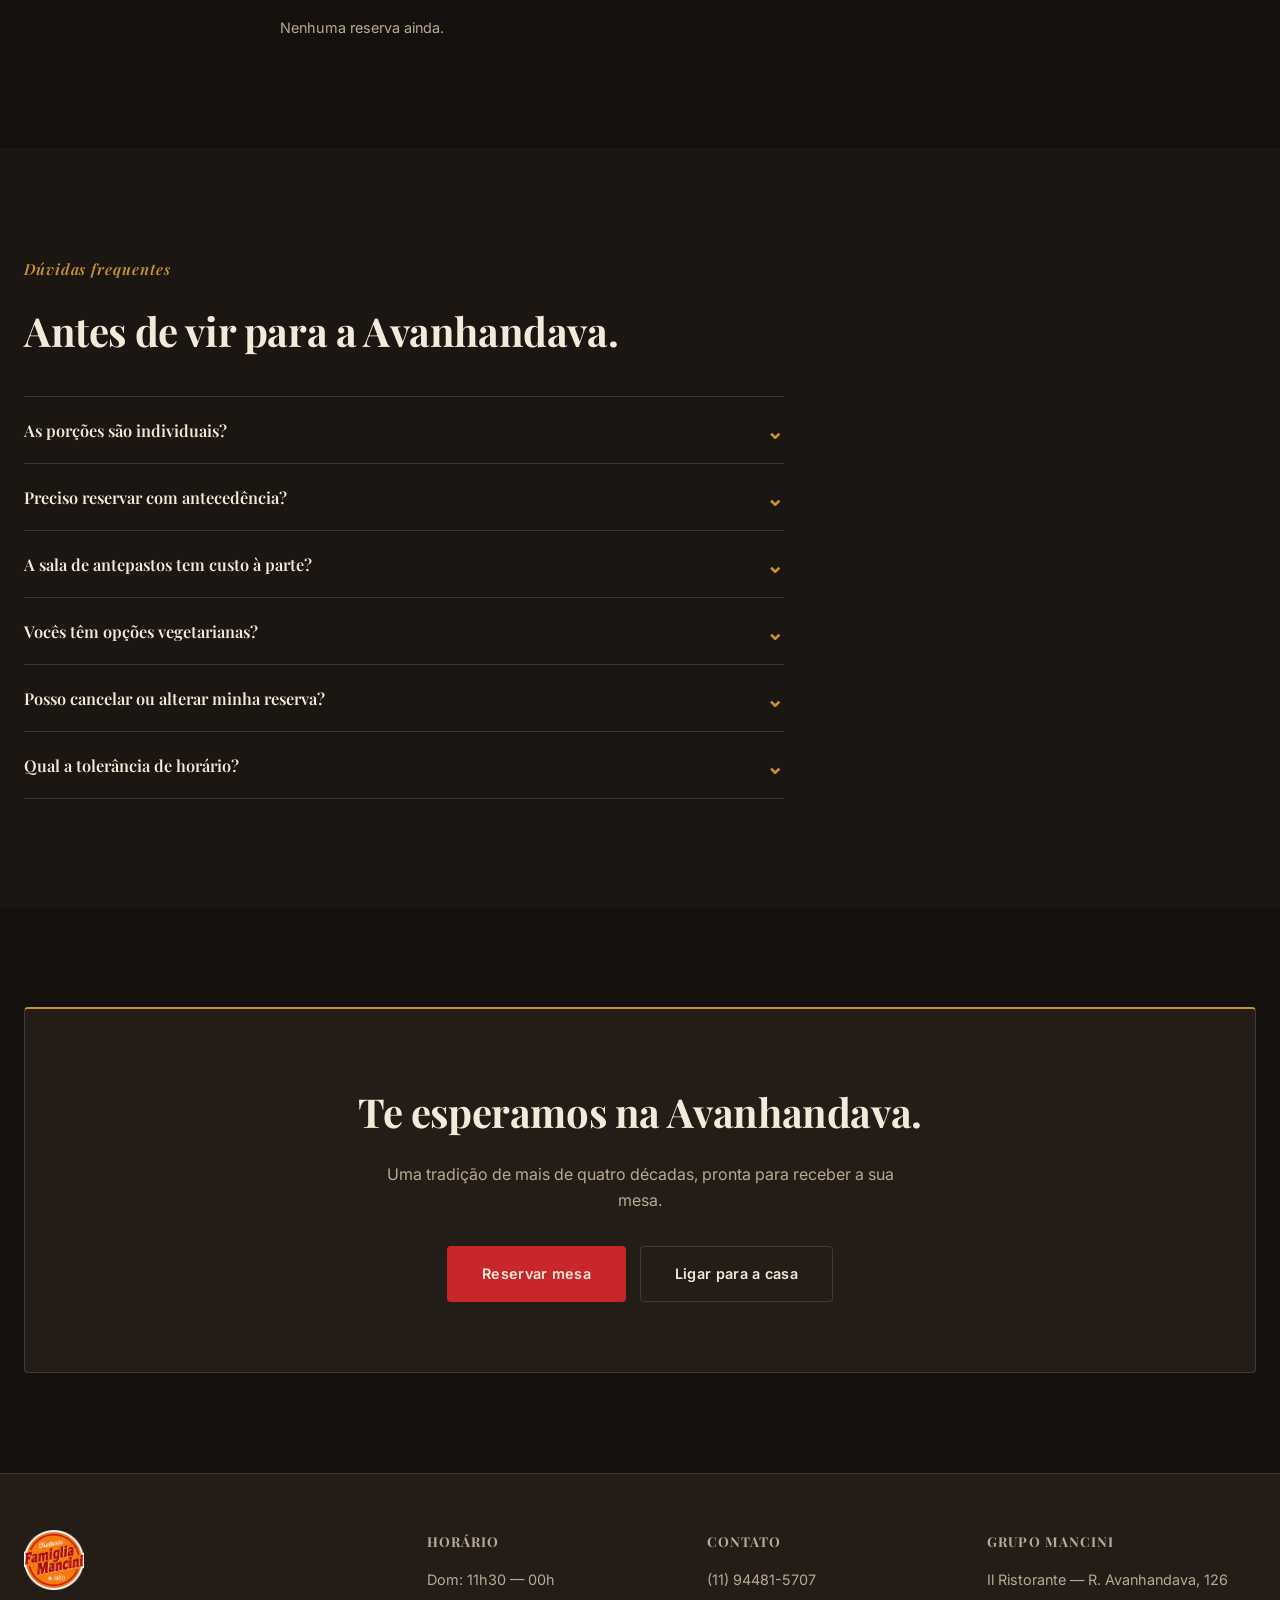
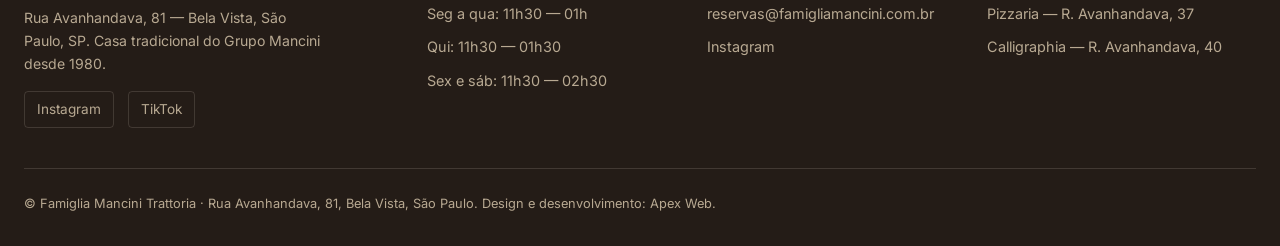
==== commit 650cd819: "Substitui telefone da casa pelo WhatsApp temporario ate a proposta ser aceita" ====
--- a/index.html
+++ b/index.html
@@ -34,7 +34,7 @@
       <li><a href="#duvidas">Dúvidas</a></li>
     </ul>
     <div class="nav-actions">
-      <a href="tel:+551132564320" class="btn btn-ghost">(11) 3256-4320</a>
+      <a href="https://wa.me/5511944815707?text=Ol%C3%A1!%20Vi%20a%20proposta%20de%20redesign%20do%20site%20da%20Famiglia%20Mancini%20Trattoria%20e%20gostaria%20de%20conversar%20sobre%20isso." target="_blank" rel="noopener" class="btn btn-ghost">(11) 94481-5707</a>
       <a href="#reservas" class="btn btn-primary">Reservar mesa</a>
     </div>
   </div>
@@ -229,7 +229,7 @@
         </div>
         <div class="faq-item">
           <button class="faq-question">Preciso reservar com antecedência?<span class="faq-icon">⌄</span></button>
-          <div class="faq-answer"><p>Recomendamos reservar, principalmente às sextas, sábados e vésperas de feriado, quando a casa costuma ficar cheia.</p></div>
+          <div class="faq-answer"><p>Recomendamos reservar com antecedência, principalmente às sextas, sábados e vésperas de feriado, quando a casa costuma ficar mais cheia — assim você garante sua mesa sem enfrentar fila de espera.</p></div>
         </div>
         <div class="faq-item">
           <button class="faq-question">A sala de antepastos tem custo à parte?<span class="faq-icon">⌄</span></button>
@@ -258,7 +258,7 @@
         <p>Uma tradição de mais de quatro décadas, pronta para receber a sua mesa.</p>
         <div class="hero-actions">
           <a href="#reservas" class="btn btn-primary btn-lg">Reservar mesa</a>
-          <a href="tel:+551132564320" class="btn btn-ghost btn-lg">Ligar para a casa</a>
+          <a href="https://wa.me/5511944815707?text=Ol%C3%A1!%20Vi%20a%20proposta%20de%20redesign%20do%20site%20da%20Famiglia%20Mancini%20Trattoria%20e%20gostaria%20de%20conversar%20sobre%20isso." target="_blank" rel="noopener" class="btn btn-ghost btn-lg">Ligar para a casa</a>
         </div>
       </div>
     </div>
@@ -286,7 +286,7 @@
       </div>
       <div class="footer-col">
         <h4>Contato</h4>
-        <a href="tel:+551132564320">(11) 3256-4320</a>
+        <a href="https://wa.me/5511944815707?text=Ol%C3%A1!%20Vi%20a%20proposta%20de%20redesign%20do%20site%20da%20Famiglia%20Mancini%20Trattoria%20e%20gostaria%20de%20conversar%20sobre%20isso." target="_blank" rel="noopener">(11) 94481-5707</a>
         <a href="mailto:reservas@famigliamancini.com.br">reservas@famigliamancini.com.br</a>
         <a href="https://www.instagram.com/famigliamancini_oficial" target="_blank" rel="noopener">Instagram</a>
       </div>
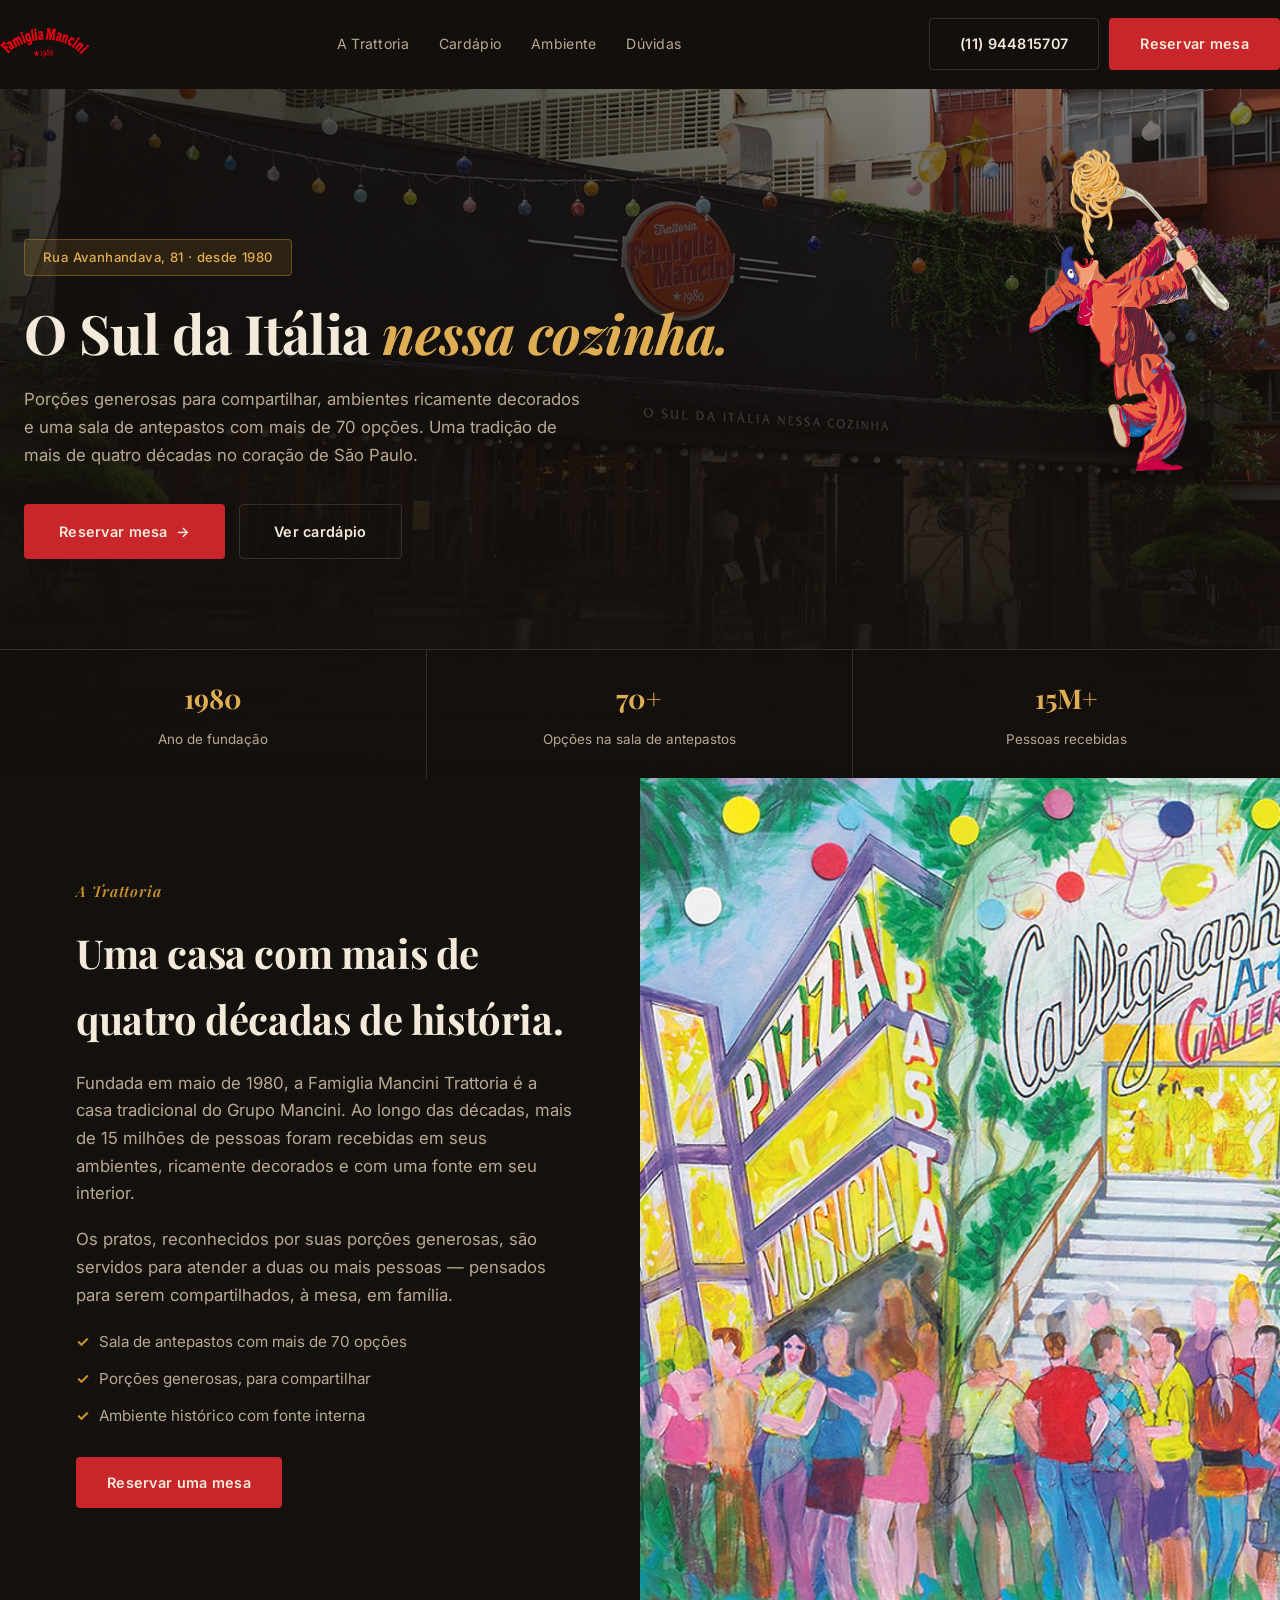
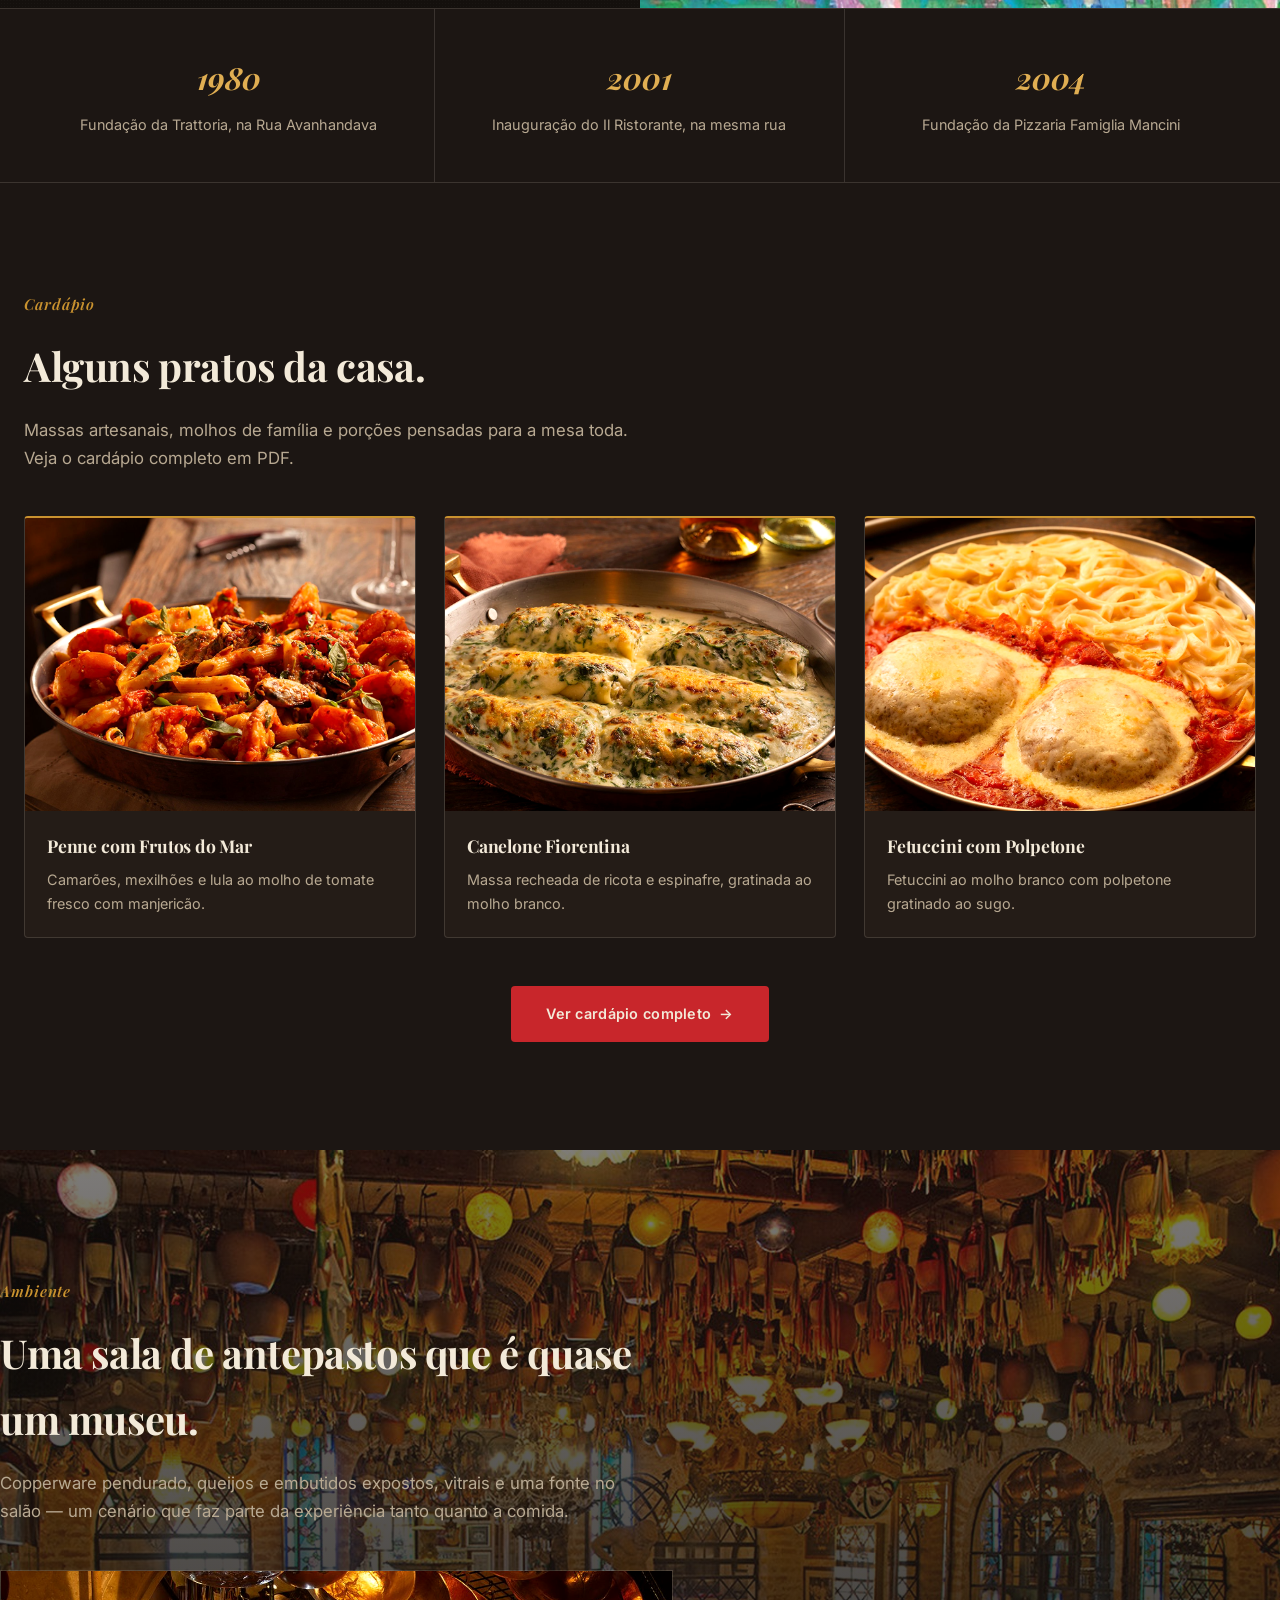
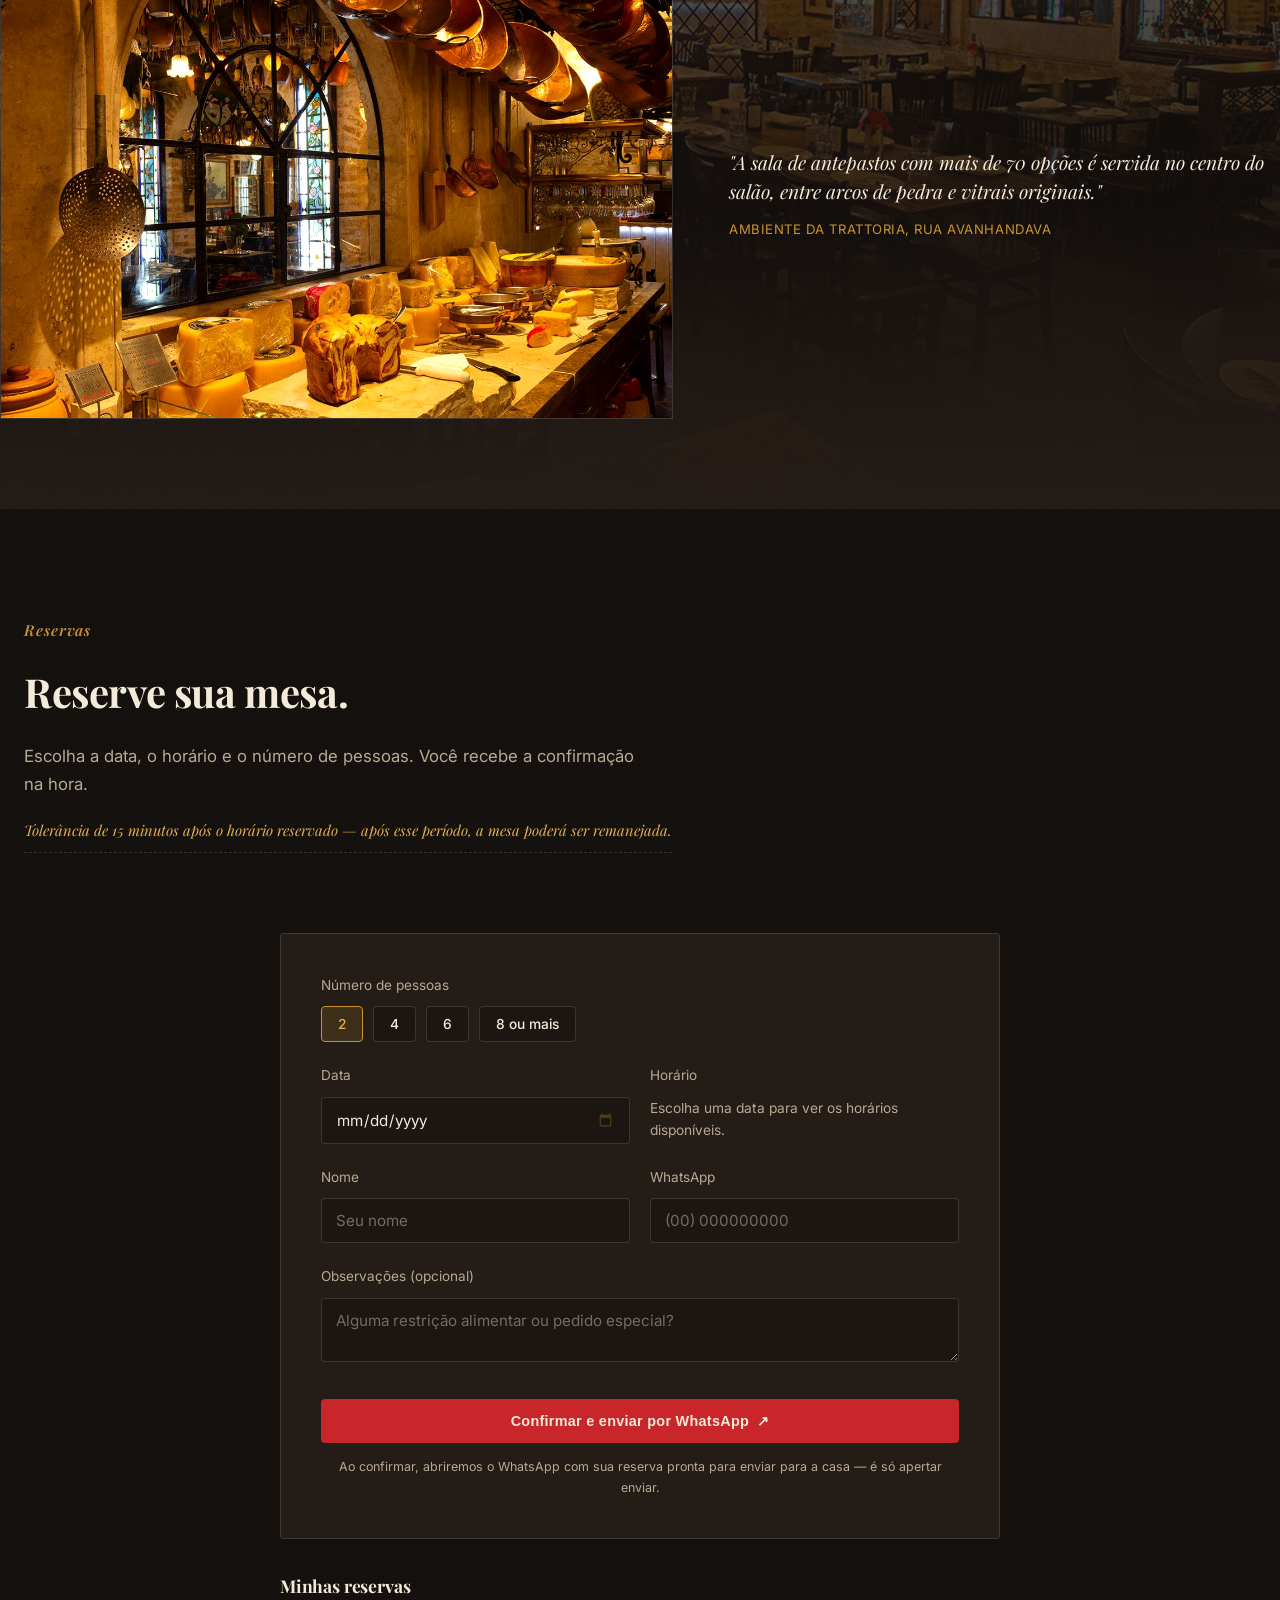
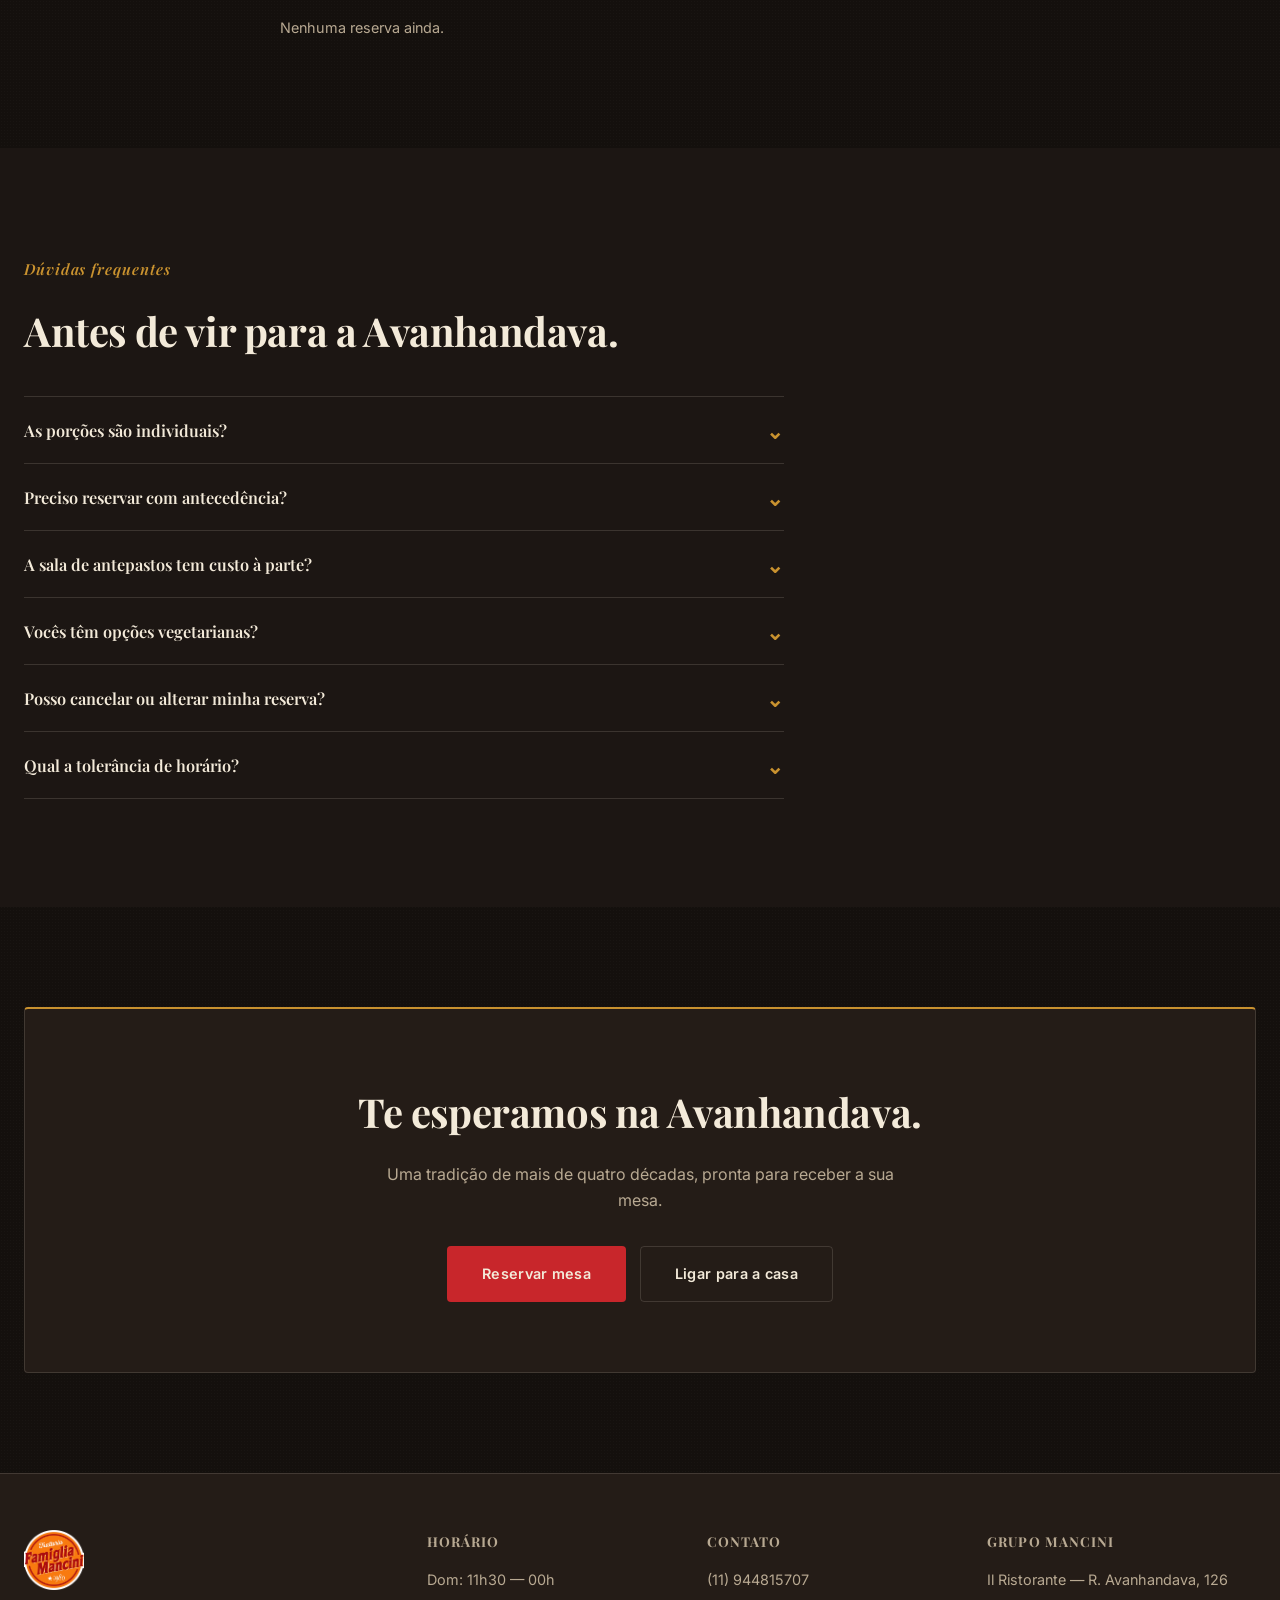
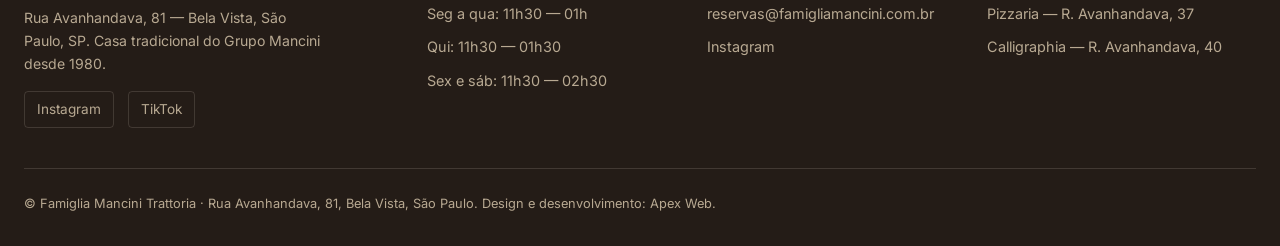
==== commit 20457024: "Remove hifens do numero de telefone exibido no site" ====
--- a/index.html
+++ b/index.html
@@ -34,7 +34,7 @@
       <li><a href="#duvidas">Dúvidas</a></li>
     </ul>
     <div class="nav-actions">
-      <a href="https://wa.me/5511944815707?text=Ol%C3%A1!%20Vi%20a%20proposta%20de%20redesign%20do%20site%20da%20Famiglia%20Mancini%20Trattoria%20e%20gostaria%20de%20conversar%20sobre%20isso." target="_blank" rel="noopener" class="btn btn-ghost">(11) 94481-5707</a>
+      <a href="https://wa.me/5511944815707?text=Ol%C3%A1!%20Vi%20o%20site%20da%20Famiglia%20Mancini%20Trattoria%20e%20gostaria%20de%20mais%20informa%C3%A7%C3%B5es." target="_blank" rel="noopener" class="btn btn-ghost">(11) 944815707</a>
       <a href="#reservas" class="btn btn-primary">Reservar mesa</a>
     </div>
   </div>
@@ -193,7 +193,7 @@
           </div>
           <div class="booking-field">
             <label for="booking-phone">WhatsApp</label>
-            <input type="tel" id="booking-phone" placeholder="(00) 00000-0000" required>
+            <input type="tel" id="booking-phone" placeholder="(00) 000000000" required>
           </div>
         </div>
 
@@ -258,7 +258,7 @@
         <p>Uma tradição de mais de quatro décadas, pronta para receber a sua mesa.</p>
         <div class="hero-actions">
           <a href="#reservas" class="btn btn-primary btn-lg">Reservar mesa</a>
-          <a href="https://wa.me/5511944815707?text=Ol%C3%A1!%20Vi%20a%20proposta%20de%20redesign%20do%20site%20da%20Famiglia%20Mancini%20Trattoria%20e%20gostaria%20de%20conversar%20sobre%20isso." target="_blank" rel="noopener" class="btn btn-ghost btn-lg">Ligar para a casa</a>
+          <a href="https://wa.me/5511944815707?text=Ol%C3%A1!%20Vi%20o%20site%20da%20Famiglia%20Mancini%20Trattoria%20e%20gostaria%20de%20mais%20informa%C3%A7%C3%B5es." target="_blank" rel="noopener" class="btn btn-ghost btn-lg">Ligar para a casa</a>
         </div>
       </div>
     </div>
@@ -286,7 +286,7 @@
       </div>
       <div class="footer-col">
         <h4>Contato</h4>
-        <a href="https://wa.me/5511944815707?text=Ol%C3%A1!%20Vi%20a%20proposta%20de%20redesign%20do%20site%20da%20Famiglia%20Mancini%20Trattoria%20e%20gostaria%20de%20conversar%20sobre%20isso." target="_blank" rel="noopener">(11) 94481-5707</a>
+        <a href="https://wa.me/5511944815707?text=Ol%C3%A1!%20Vi%20o%20site%20da%20Famiglia%20Mancini%20Trattoria%20e%20gostaria%20de%20mais%20informa%C3%A7%C3%B5es." target="_blank" rel="noopener">(11) 944815707</a>
         <a href="mailto:reservas@famigliamancini.com.br">reservas@famigliamancini.com.br</a>
         <a href="https://www.instagram.com/famigliamancini_oficial" target="_blank" rel="noopener">Instagram</a>
       </div>
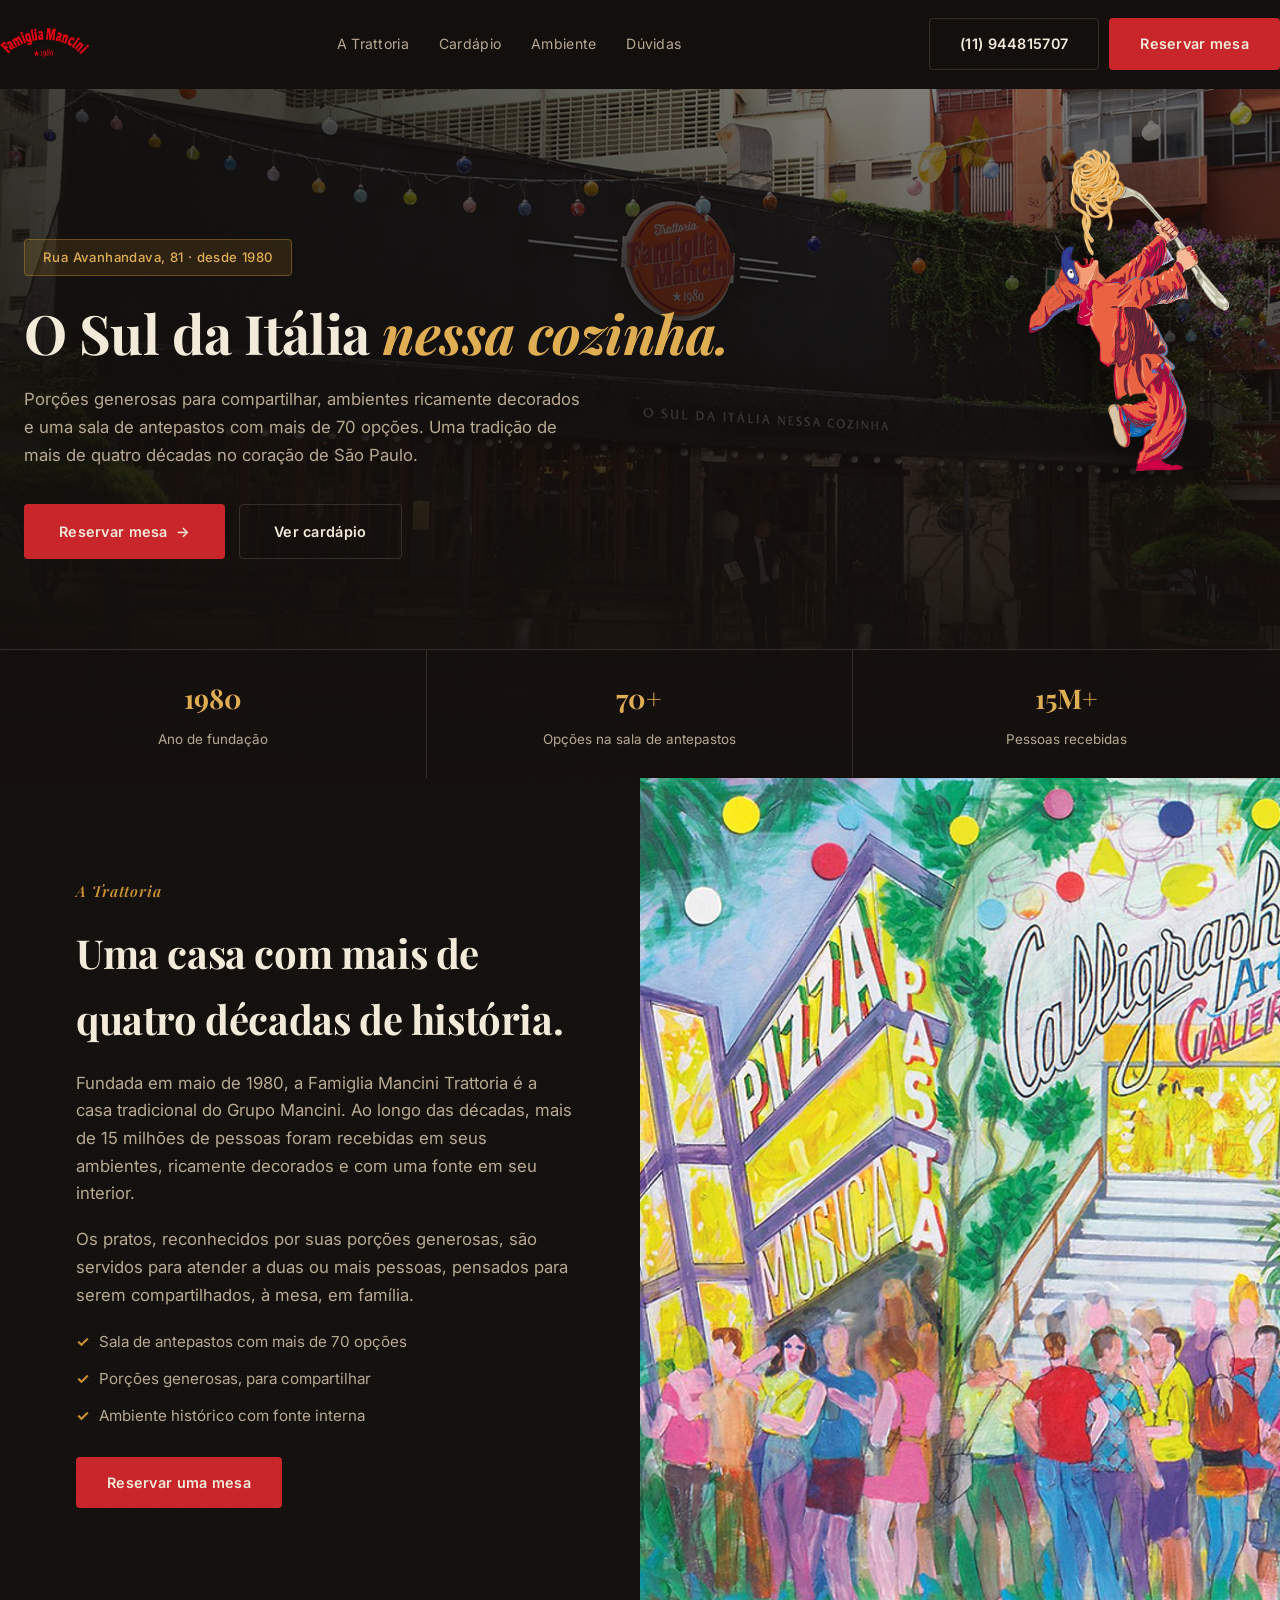
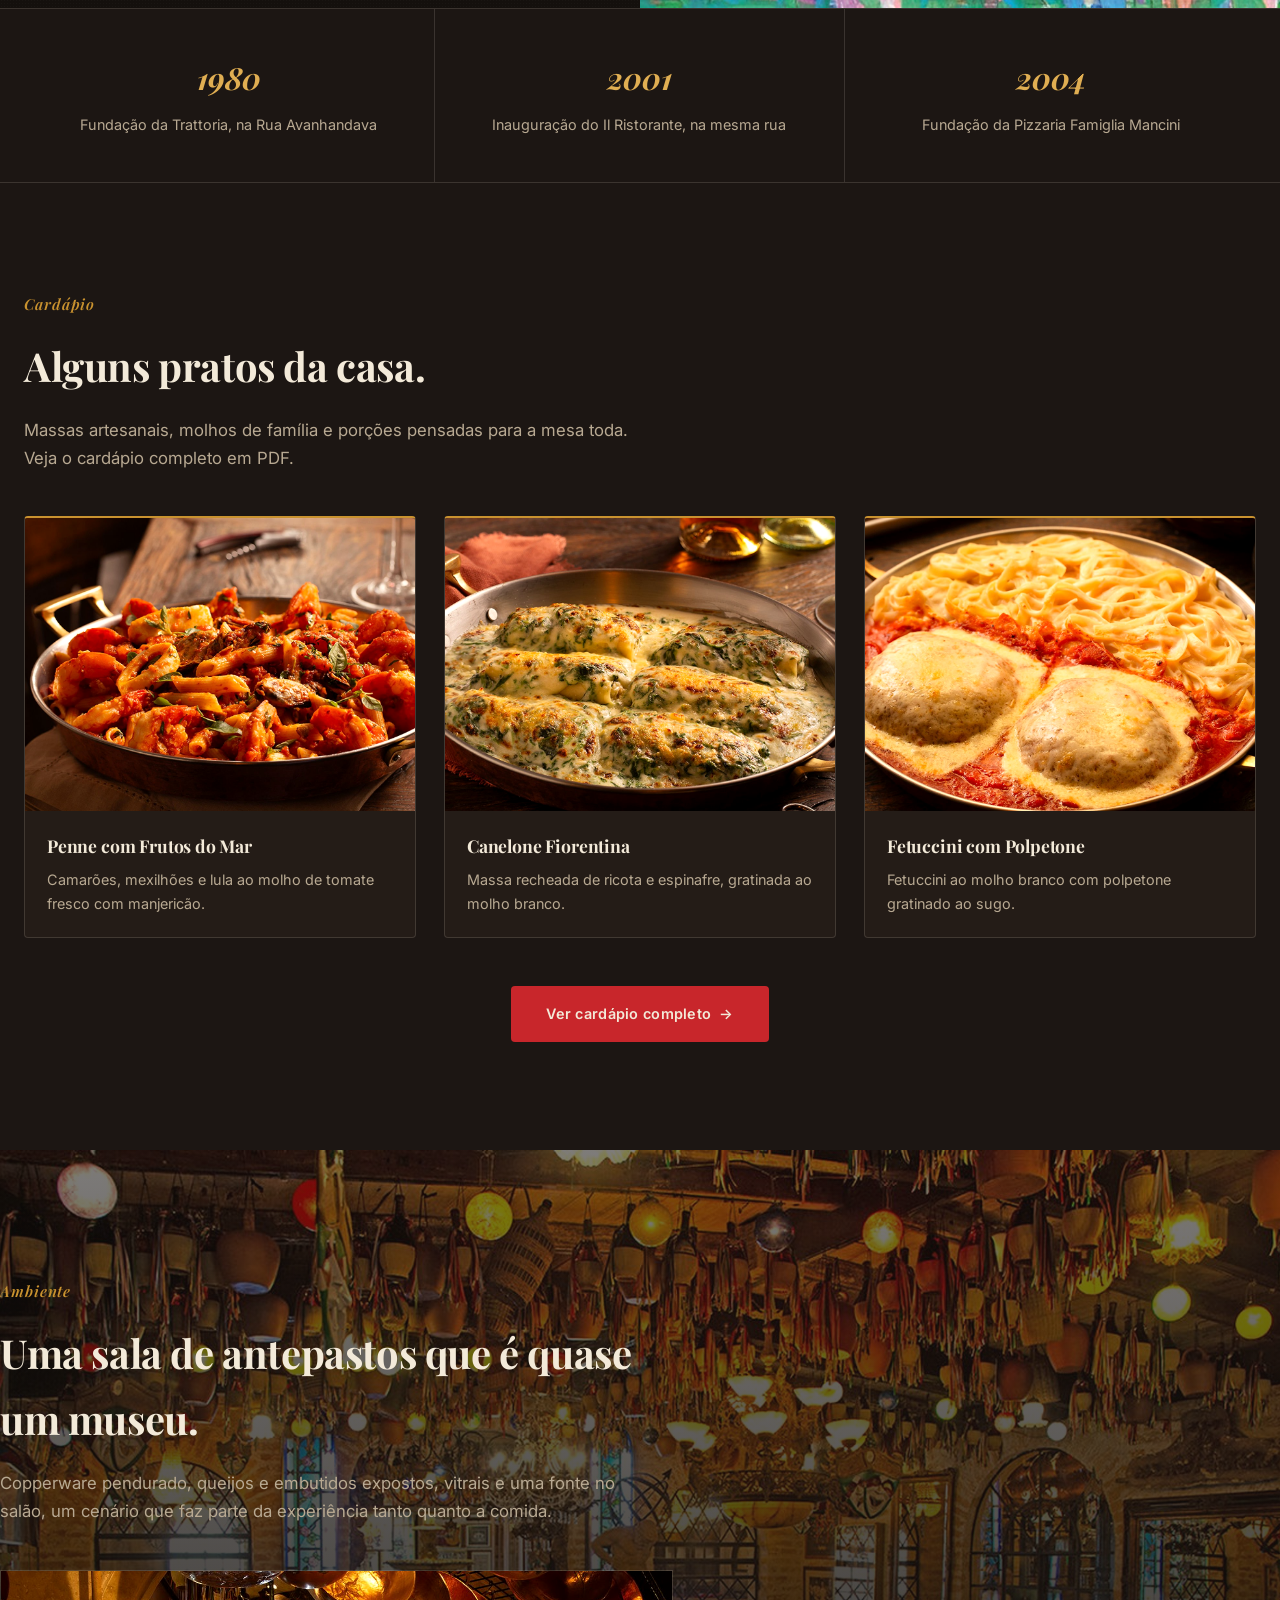
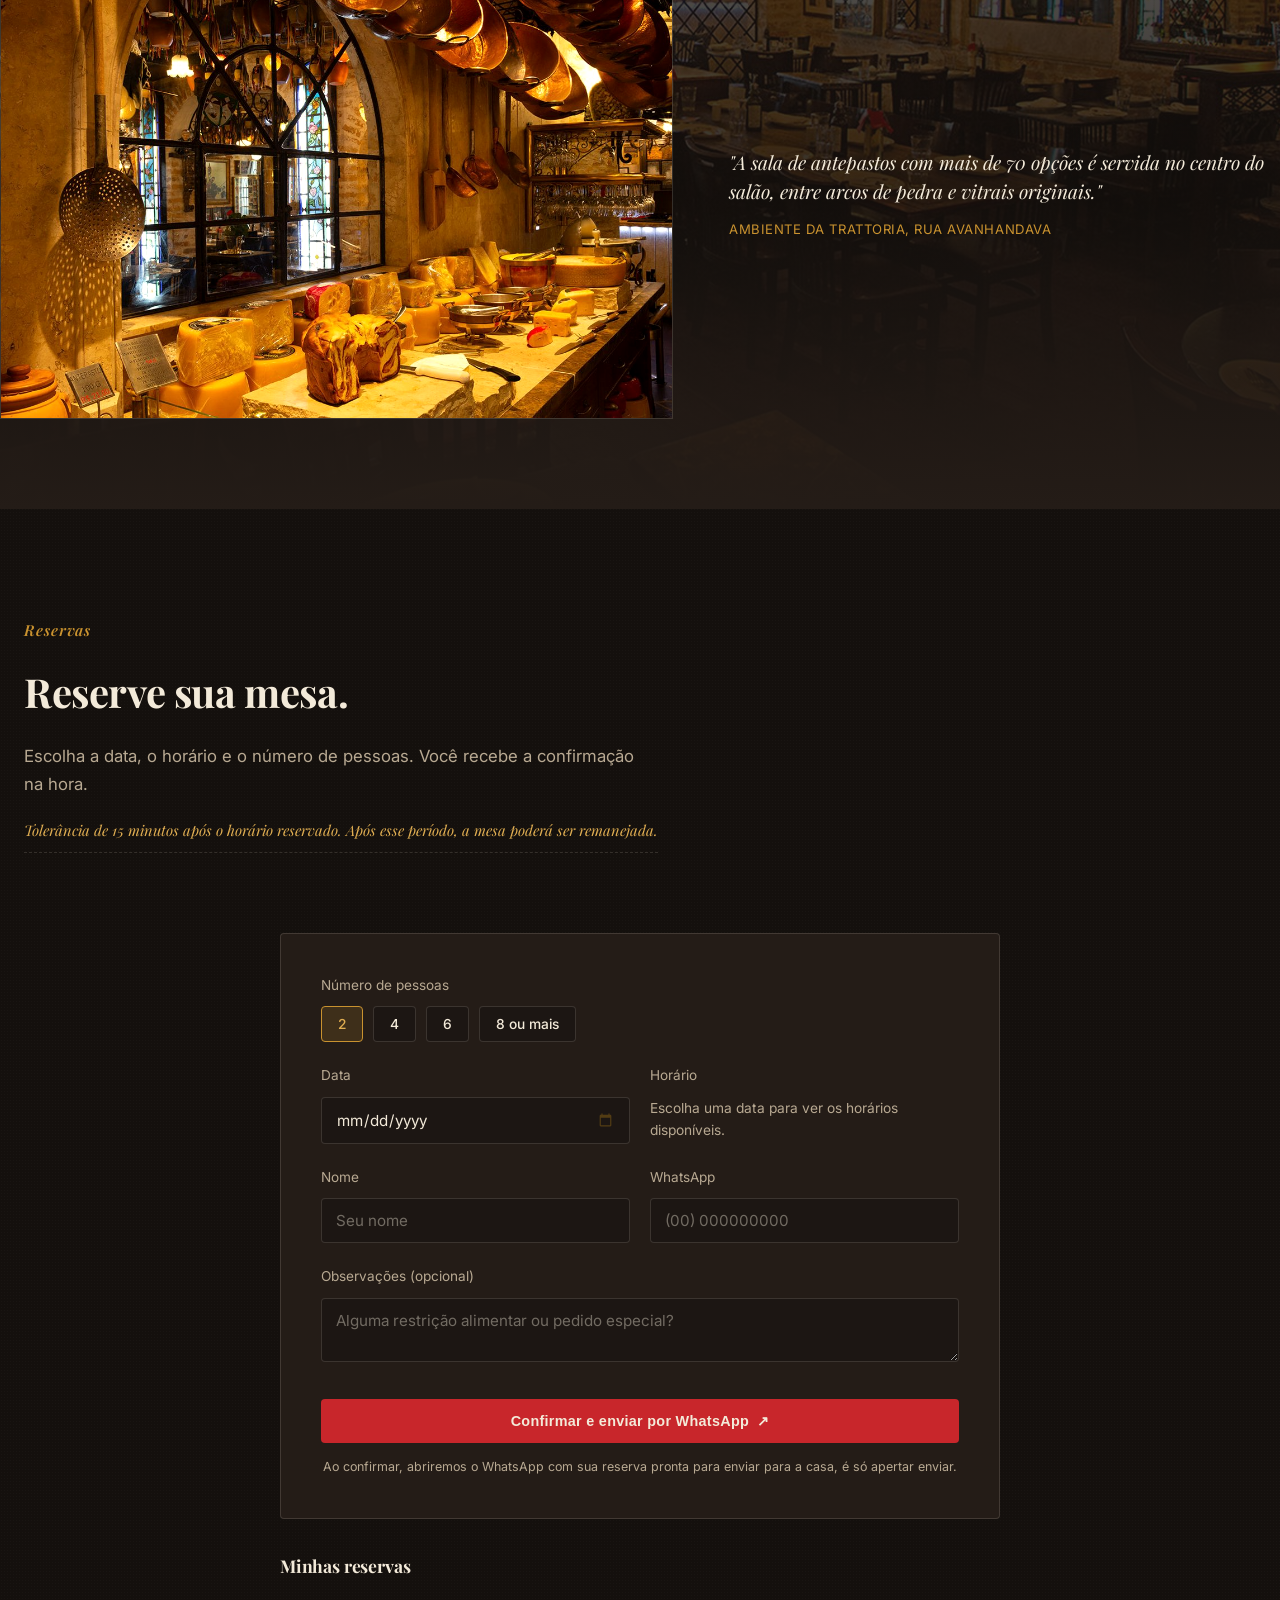
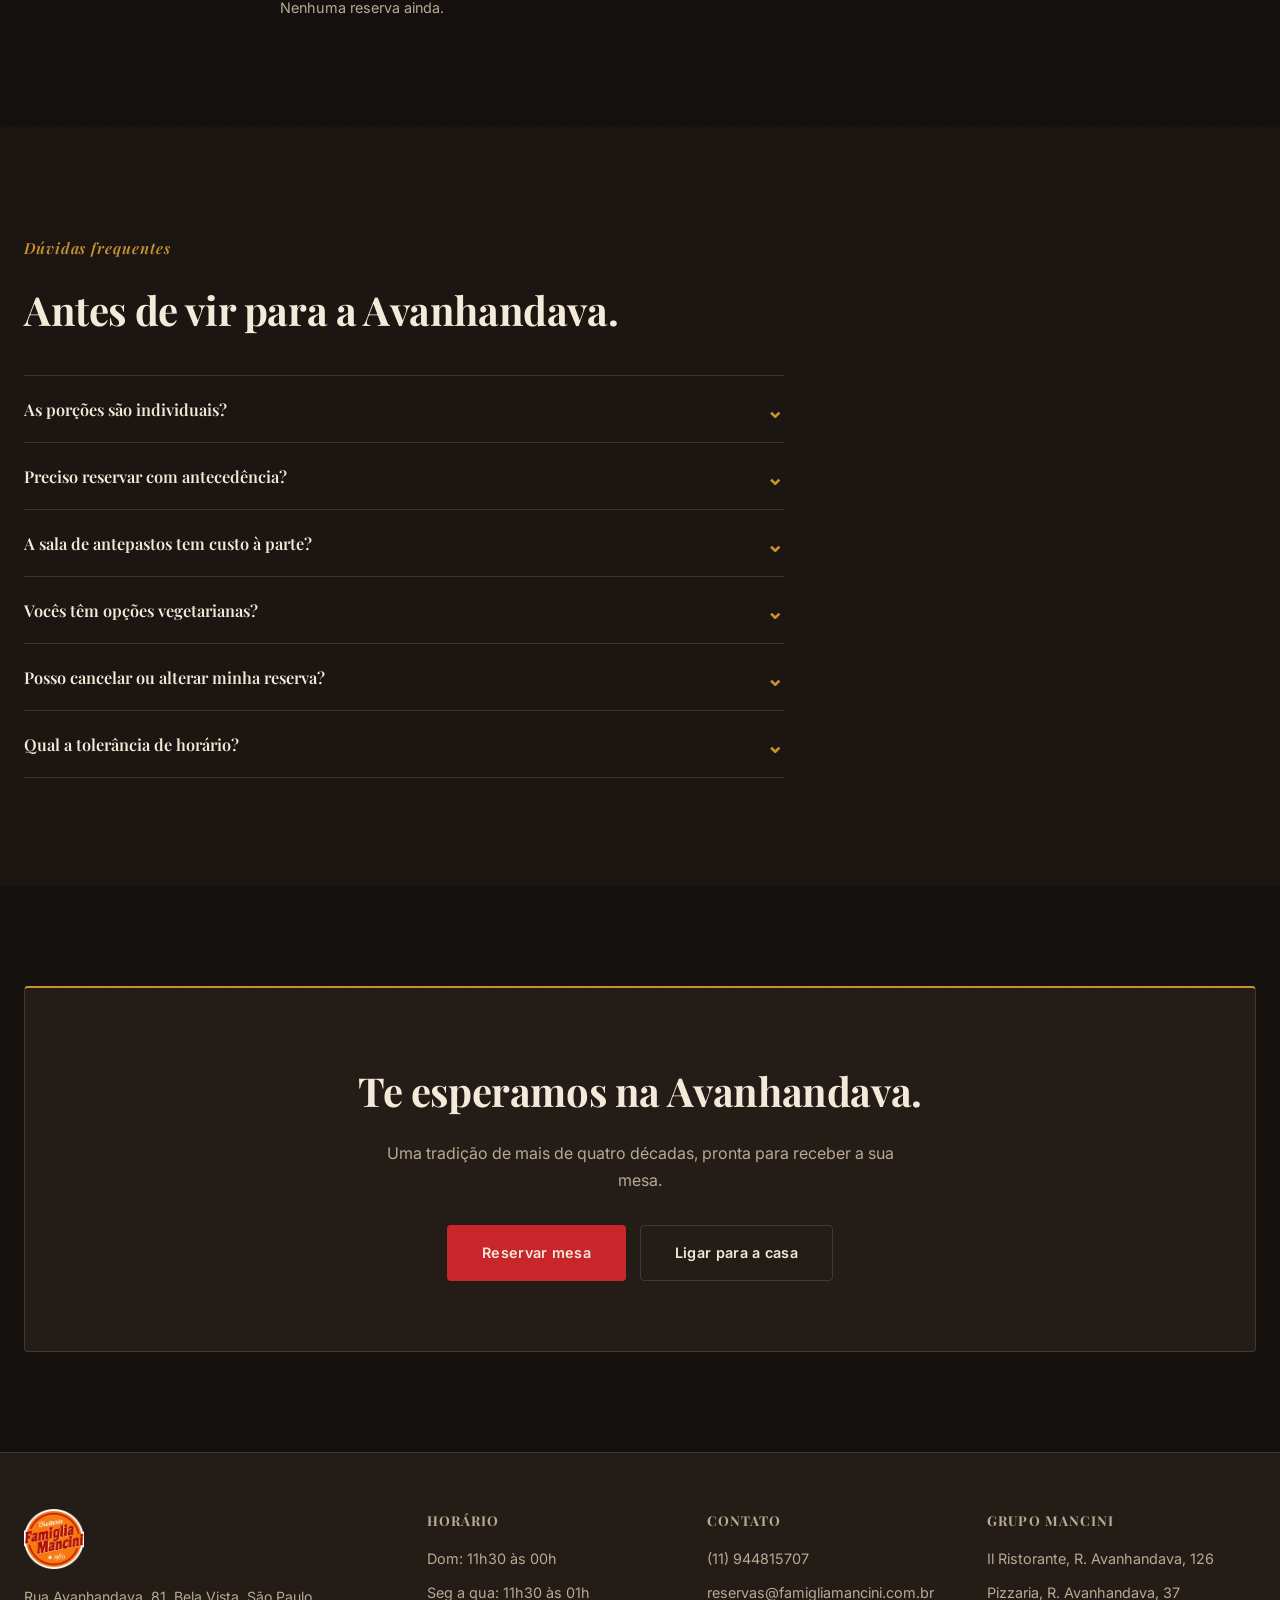
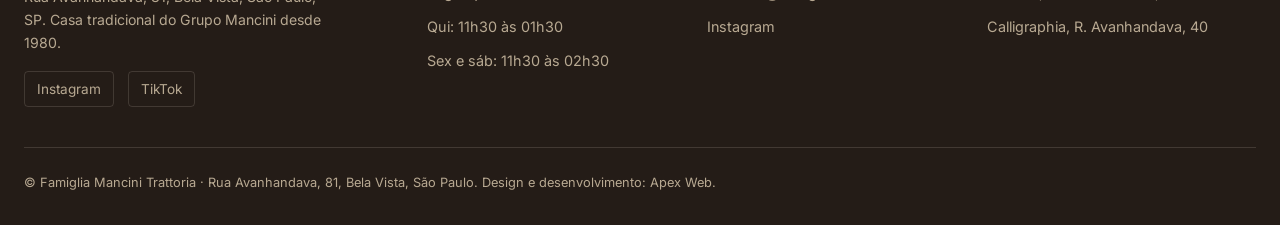
==== commit 2310709d: "Remove travessoes dos textos do site Substitui os travessoes por pontuacao equivalente (dois pontos," ====
--- a/index.html
+++ b/index.html
@@ -3,18 +3,18 @@
 <head>
 <meta charset="UTF-8">
 <meta name="viewport" content="width=device-width, initial-scale=1.0">
-<title>Famiglia Mancini Trattoria — O Sul da Itália nessa cozinha</title>
+<title>Famiglia Mancini Trattoria: O Sul da Itália nessa cozinha</title>
 <meta name="description" content="Famiglia Mancini Trattoria, desde 1980 na Rua Avanhandava. Porções generosas, sala de antepastos com mais de 70 opções e reserva online.">
 <link rel="icon" type="image/png" sizes="32x32" href="assets/img/favicon-32.png">
 <link rel="icon" type="image/png" sizes="16x16" href="assets/img/favicon-16.png">
 <link rel="apple-touch-icon" href="assets/img/apple-touch-icon.png">
 <meta property="og:type" content="website">
-<meta property="og:title" content="Famiglia Mancini Trattoria — O Sul da Itália nessa cozinha">
+<meta property="og:title" content="Famiglia Mancini Trattoria: O Sul da Itália nessa cozinha">
 <meta property="og:description" content="Desde 1980 na Rua Avanhandava. Porções generosas, sala de antepastos com mais de 70 opções e reserva online.">
 <meta property="og:image" content="https://trattoria-famiglia-mancini.netlify.app/assets/img/og-image.jpg">
 <meta property="og:url" content="https://trattoria-famiglia-mancini.netlify.app/">
 <meta name="twitter:card" content="summary_large_image">
-<meta name="twitter:title" content="Famiglia Mancini Trattoria — O Sul da Itália nessa cozinha">
+<meta name="twitter:title" content="Famiglia Mancini Trattoria: O Sul da Itália nessa cozinha">
 <meta name="twitter:description" content="Desde 1980 na Rua Avanhandava. Porções generosas, sala de antepastos com mais de 70 opções e reserva online.">
 <meta name="twitter:image" content="https://trattoria-famiglia-mancini.netlify.app/assets/img/og-image.jpg">
 <link rel="preconnect" href="https://fonts.googleapis.com">
@@ -71,7 +71,7 @@
           <span class="eyebrow">A Trattoria</span>
           <h2>Uma casa com mais de quatro décadas de história.</h2>
           <p class="lead">Fundada em maio de 1980, a Famiglia Mancini Trattoria é a casa tradicional do Grupo Mancini. Ao longo das décadas, mais de 15 milhões de pessoas foram recebidas em seus ambientes, ricamente decorados e com uma fonte em seu interior.</p>
-          <p class="lead">Os pratos, reconhecidos por suas porções generosas, são servidos para atender a duas ou mais pessoas — pensados para serem compartilhados, à mesa, em família.</p>
+          <p class="lead">Os pratos, reconhecidos por suas porções generosas, são servidos para atender a duas ou mais pessoas, pensados para serem compartilhados, à mesa, em família.</p>
           <ul class="about-list">
             <li><span class="check-icon">✓</span> Sala de antepastos com mais de 70 opções</li>
             <li><span class="check-icon">✓</span> Porções generosas, para compartilhar</li>
@@ -140,7 +140,7 @@
     <div class="container ambiente-inner">
       <span class="eyebrow" data-reveal>Ambiente</span>
       <h2 data-reveal>Uma sala de antepastos que é quase um museu.</h2>
-      <p class="lead" data-reveal>Copperware pendurado, queijos e embutidos expostos, vitrais e uma fonte no salão — um cenário que faz parte da experiência tanto quanto a comida.</p>
+      <p class="lead" data-reveal>Copperware pendurado, queijos e embutidos expostos, vitrais e uma fonte no salão, um cenário que faz parte da experiência tanto quanto a comida.</p>
 
       <div class="ambiente-grid" data-reveal data-delay="1">
         <div class="ambiente-detail">
@@ -159,7 +159,7 @@
       <span class="eyebrow" data-reveal>Reservas</span>
       <h2 data-reveal>Reserve sua mesa.</h2>
       <p class="lead" data-reveal>Escolha a data, o horário e o número de pessoas. Você recebe a confirmação na hora.</p>
-      <p class="menu-note" data-reveal>Tolerância de 15 minutos após o horário reservado — após esse período, a mesa poderá ser remanejada.</p>
+      <p class="menu-note" data-reveal>Tolerância de 15 minutos após o horário reservado. Após esse período, a mesa poderá ser remanejada.</p>
 
       <form id="booking-form" class="booking-card" data-reveal data-delay="1" novalidate>
         <div class="booking-field">
@@ -205,7 +205,7 @@
         <p class="booking-error" id="booking-error" hidden></p>
 
         <button type="submit" class="btn btn-primary btn-block">Confirmar e enviar por WhatsApp <span aria-hidden="true">↗</span></button>
-        <p class="booking-disclaimer">Ao confirmar, abriremos o WhatsApp com sua reserva pronta para enviar para a casa — é só apertar enviar.</p>
+        <p class="booking-disclaimer">Ao confirmar, abriremos o WhatsApp com sua reserva pronta para enviar para a casa, é só apertar enviar.</p>
       </form>
 
       <div class="my-bookings" data-reveal data-delay="2">
@@ -229,11 +229,11 @@
         </div>
         <div class="faq-item">
           <button class="faq-question">Preciso reservar com antecedência?<span class="faq-icon">⌄</span></button>
-          <div class="faq-answer"><p>Recomendamos reservar com antecedência, principalmente às sextas, sábados e vésperas de feriado, quando a casa costuma ficar mais cheia — assim você garante sua mesa sem enfrentar fila de espera.</p></div>
+          <div class="faq-answer"><p>Recomendamos reservar com antecedência, principalmente às sextas, sábados e vésperas de feriado, quando a casa costuma ficar mais cheia, assim você garante sua mesa sem enfrentar fila de espera.</p></div>
         </div>
         <div class="faq-item">
           <button class="faq-question">A sala de antepastos tem custo à parte?<span class="faq-icon">⌄</span></button>
-          <div class="faq-answer"><p>A sala de antepastos com mais de 70 opções está incluída na experiência da mesa — consulte a equipe sobre a política vigente ao chegar.</p></div>
+          <div class="faq-answer"><p>A sala de antepastos com mais de 70 opções está incluída na experiência da mesa. Consulte a equipe sobre a política vigente ao chegar.</p></div>
         </div>
         <div class="faq-item">
           <button class="faq-question">Vocês têm opções vegetarianas?<span class="faq-icon">⌄</span></button>
@@ -241,7 +241,7 @@
         </div>
         <div class="faq-item">
           <button class="faq-question">Posso cancelar ou alterar minha reserva?<span class="faq-icon">⌄</span></button>
-          <div class="faq-answer"><p>Sim. Na lista "Minhas reservas", use os botões "Editar" ou "Cancelar" — você será direcionado ao WhatsApp da casa com sua reserva preenchida, e é só confirmar por lá.</p></div>
+          <div class="faq-answer"><p>Sim. Na lista "Minhas reservas", use os botões "Editar" ou "Cancelar". Você será direcionado ao WhatsApp da casa com sua reserva preenchida, e é só confirmar por lá.</p></div>
         </div>
         <div class="faq-item">
           <button class="faq-question">Qual a tolerância de horário?<span class="faq-icon">⌄</span></button>
@@ -271,7 +271,7 @@
     <div class="footer-grid">
       <div class="footer-brand">
         <img src="assets/img/logo-medalhao.png" alt="Famiglia Mancini" class="footer-logo">
-        <p>Rua Avanhandava, 81 — Bela Vista, São Paulo, SP. Casa tradicional do Grupo Mancini desde 1980.</p>
+        <p>Rua Avanhandava, 81, Bela Vista, São Paulo, SP. Casa tradicional do Grupo Mancini desde 1980.</p>
         <div class="footer-social">
           <a href="https://www.instagram.com/famigliamancini_oficial" target="_blank" rel="noopener">Instagram</a>
           <a href="https://www.tiktok.com/@famigliamancini" target="_blank" rel="noopener">TikTok</a>
@@ -279,10 +279,10 @@
       </div>
       <div class="footer-col">
         <h4>Horário</h4>
-        <span>Dom: 11h30 — 00h</span>
-        <span>Seg a qua: 11h30 — 01h</span>
-        <span>Qui: 11h30 — 01h30</span>
-        <span>Sex e sáb: 11h30 — 02h30</span>
+        <span>Dom: 11h30 às 00h</span>
+        <span>Seg a qua: 11h30 às 01h</span>
+        <span>Qui: 11h30 às 01h30</span>
+        <span>Sex e sáb: 11h30 às 02h30</span>
       </div>
       <div class="footer-col">
         <h4>Contato</h4>
@@ -292,9 +292,9 @@
       </div>
       <div class="footer-col">
         <h4>Grupo Mancini</h4>
-        <span>Il Ristorante — R. Avanhandava, 126</span>
-        <span>Pizzaria — R. Avanhandava, 37</span>
-        <span>Calligraphia — R. Avanhandava, 40</span>
+        <span>Il Ristorante, R. Avanhandava, 126</span>
+        <span>Pizzaria, R. Avanhandava, 37</span>
+        <span>Calligraphia, R. Avanhandava, 40</span>
       </div>
     </div>
     <div class="footer-legal">
